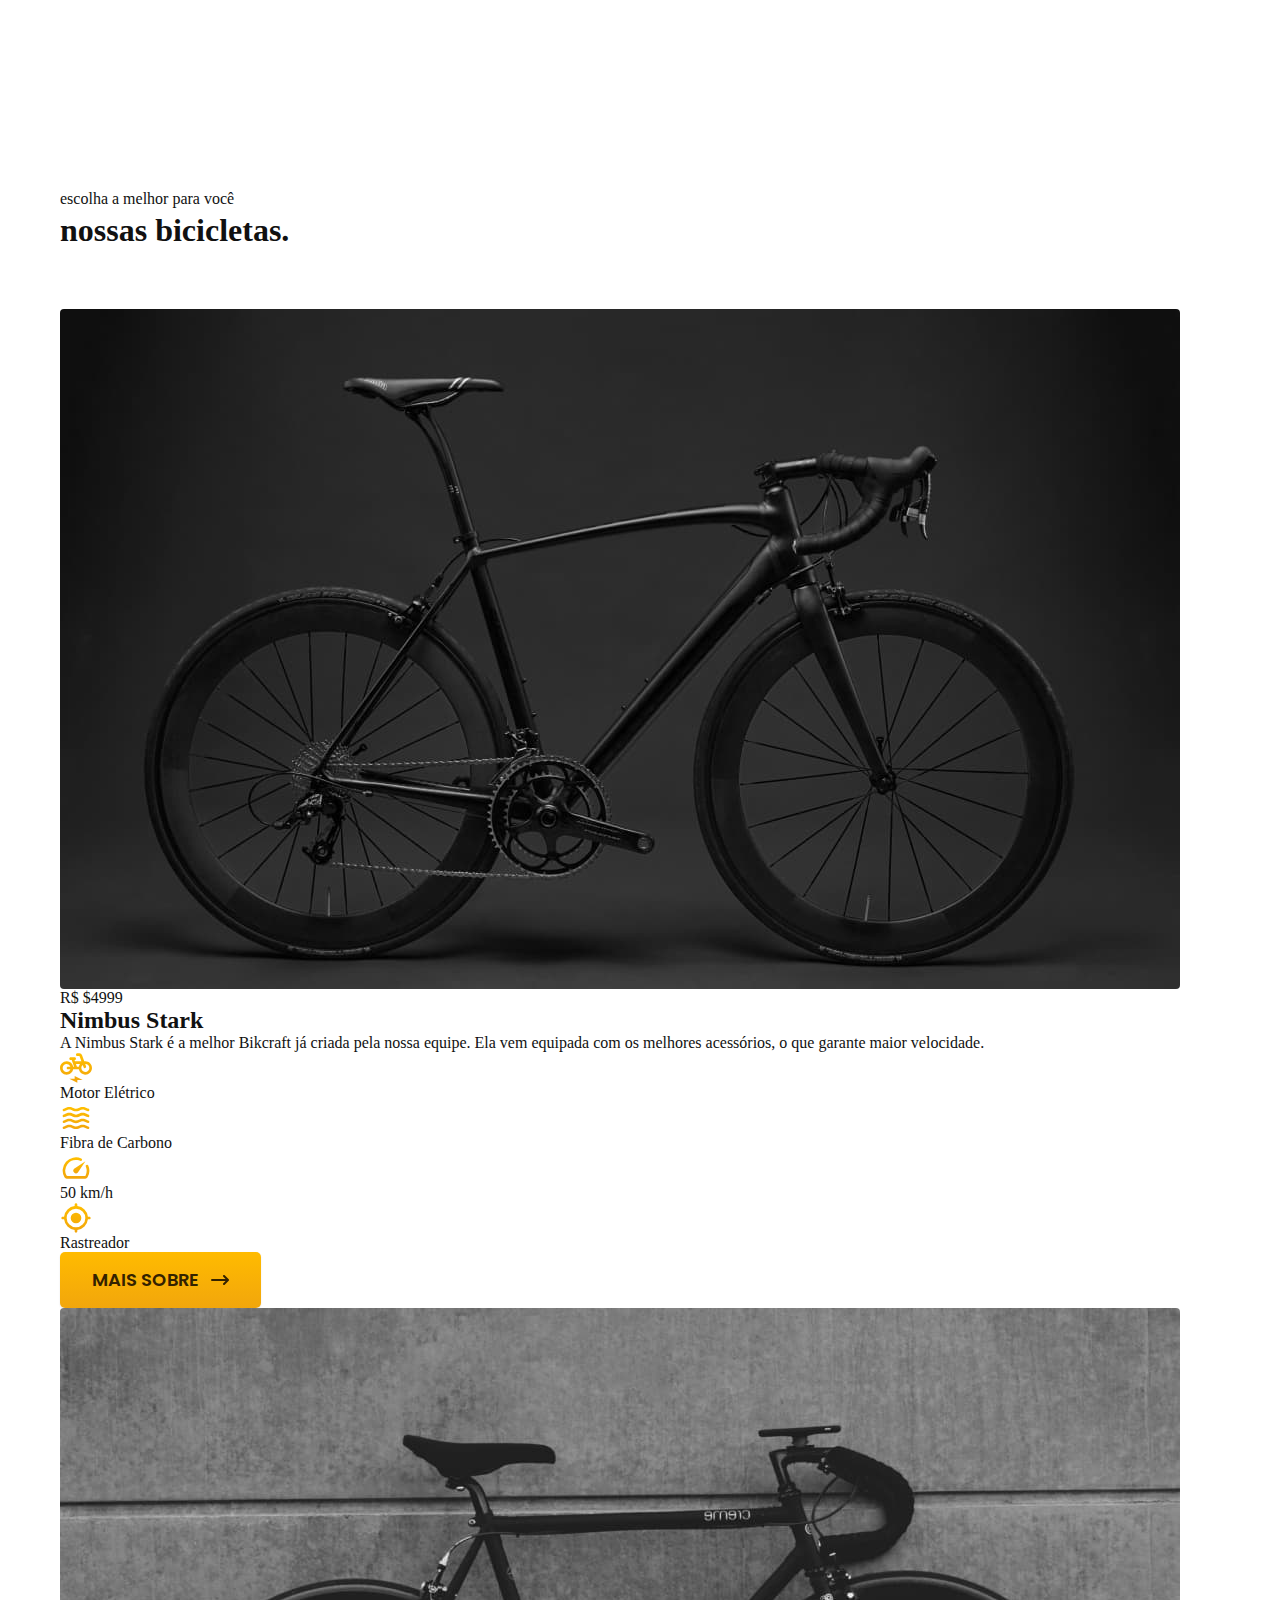
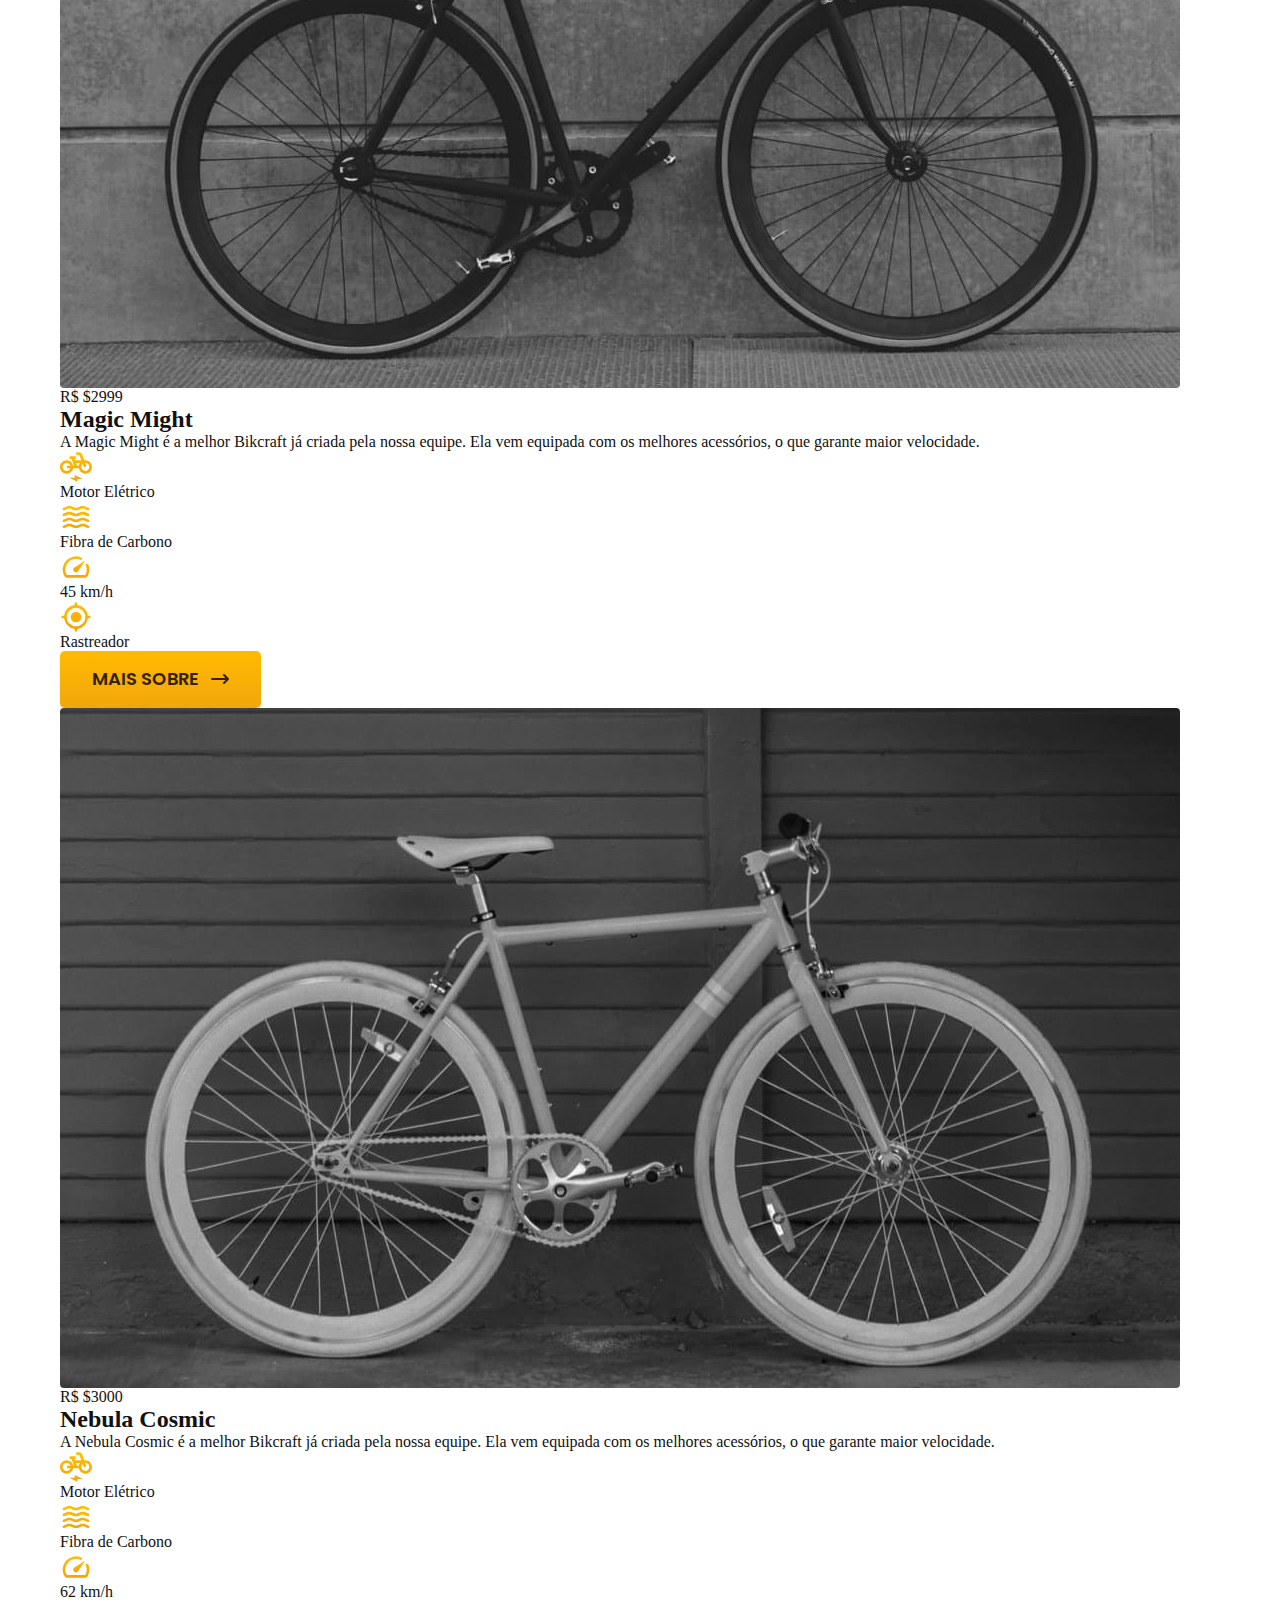
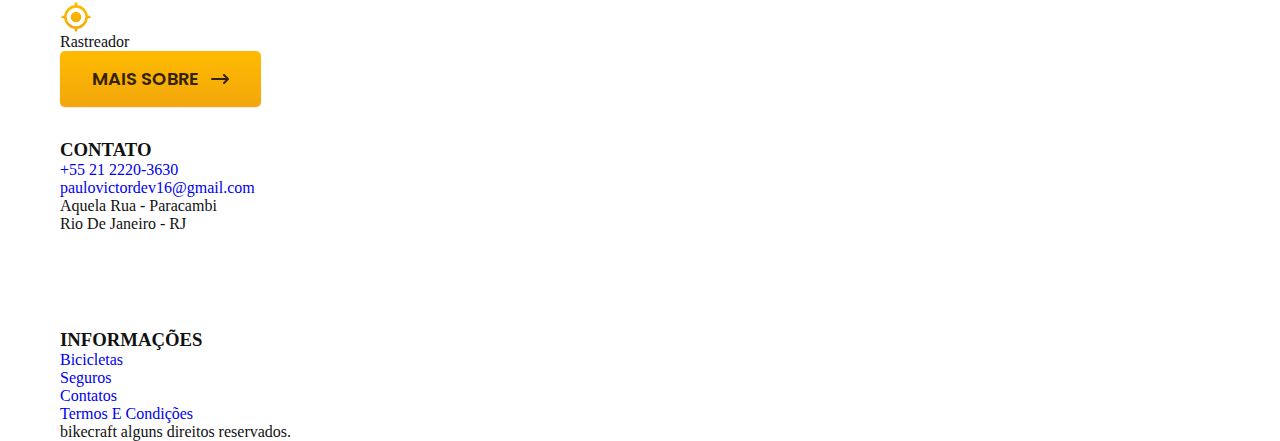
==== bicicletas.html @ f86fc32f "fix: href dos links" ====
<!DOCTYPE html>
<html lang="pt-br">
  <head>
    <meta charset="UTF-8" />
    <meta http-equiv="X-UA-Compatible" content="IE=edge" />
    <meta name="viewport" content="width=device-width, initial-scale=1.0" />
    <!--descricao-->
    <meta name="description" content="Bicicletas" />
    <!--google font poppins + roboto-->
    <link rel="preconnect" href="https://fonts.googleapis.com" />
    <link rel="preconnect" href="https://fonts.gstatic.com" crossorigin />
    <link
      href="https://fonts.googleapis.com/css2?family=Poppins:wght@400;600&family=Roboto:wght@400;500&display=swap"
      rel="stylesheet"
    />
    <!--google font merriweather-->
    <link rel="preconnect" href="https://fonts.googleapis.com" />
    <link rel="preconnect" href="https://fonts.gstatic.com" crossorigin />
    <link
      href="https://fonts.googleapis.com/css2?family=Merriweather:ital,wght@1,900&display=swap"
      rel="stylesheet"
    />
    <!--style css-->
    <link rel="stylesheet" href="./css/style.css" />
    <title>Bicicletas - Bikecraft</title>
  </head>
  <body id="bicicletas">
    <header class="header-bg">
      <div class="header container">
        <a href="./">
          <img src="img/bikcraft.svg" alt="Logo Bikecraft" />
        </a>

        <nav aria-label="navegacao primaria">
          <ul class="header-menu font-1-m cor-0">
            <li>
              <a href="./bicicletas.html">Bicicletas</a>
            </li>
            <li>
              <a href="./seguro.html">Seguros</a>
            </li>
            <li>
              <a href="./contato.html">Contatos</a>
            </li>
          </ul>
        </nav>
      </div>
    </header>

    <main>
      <div class="titulo-bg">
        <div class="titulo container">
          <p class="font-2-l-b cor-5">escolha a melhor para você</p>
          <h1 class="font-1-xxl cor-0">
            nossas bicicletas<span class="cor-p1">.</span>
          </h1>
        </div>
      </div>

      <!--!nimbus stark-->
      <div class="bicicletas-bg">
        <div class="bicicletas container">
          <div class="bicicletas-imagem">
            <img src="img/bicicletas/nimbus.jpg" alt="Bike preta" />
            <span class="font-2-m cor-0">R$ $4999</span>
          </div>
          <div class="bicicletas-conteudo">
            <h2 class="font-1-xl">Nimbus Stark</h2>
            <p class="font-2-s cor-8">
              A Nimbus Stark é a melhor Bikcraft já criada pela nossa equipe.
              Ela vem equipada com os melhores acessórios, o que garante maior
              velocidade.
            </p>
            <ul class="font-1-m cor-8">
              <li>
                <img src="img/icones/eletrica.svg" alt="Icone" /> Motor Elétrico
              </li>
              <li>
                <img src="img/icones/carbono.svg" alt="Icone" /> Fibra de
                Carbono
              </li>
              <li>
                <img src="img/icones/velocidade.svg" alt="Icone" /> 50 km/h
              </li>
              <li>
                <img src="img/icones/rastreador.svg" alt="Icone" />Rastreador
              </li>
            </ul>
            <a href="./bicicletas/nimbus" class="botao seta">Mais sobre</a>
          </div>
        </div>
      </div>

      <!--!magic might-->
      <div class="bicicletas-bg">
        <div class="bicicletas container">
          <div class="bicicletas-imagem">
            <img src="img/bicicletas/magic.jpg" alt="Bike preta" />
            <span class="font-2-m cor-0">R$ $2999</span>
          </div>
          <div class="bicicletas-conteudo">
            <h2 class="font-1-xl cor-0">Magic Might</h2>
            <p class="font-2-s cor-5">
              A Magic Might é a melhor Bikcraft já criada pela nossa equipe. Ela
              vem equipada com os melhores acessórios, o que garante maior
              velocidade.
            </p>
            <ul class="font-1-m cor-5">
              <li>
                <img src="img/icones/eletrica.svg" alt="Icone" /> Motor Elétrico
              </li>
              <li>
                <img src="img/icones/carbono.svg" alt="Icone" /> Fibra de
                Carbono
              </li>
              <li>
                <img src="img/icones/velocidade.svg" alt="Icone" /> 45 km/h
              </li>
              <li>
                <img src="img/icones/rastreador.svg" alt="Icone" />Rastreador
              </li>
            </ul>
            <a href="./bicicletas/magic" class="botao seta">Mais sobre</a>
          </div>
        </div>
      </div>

      <!--!nebula cosmic-->
      <div class="bicicletas-bg">
        <div class="bicicletas container">
          <div class="bicicletas-imagem">
            <img src="img/bicicletas/nebula.jpg" alt="Bike preta" />
            <span class="font-2-m cor-0">R$ $3000</span>
          </div>
          <div class="bicicletas-conteudo">
            <h2 class="font-1-xl">Nebula Cosmic</h2>
            <p class="font-2-s cor-8">
              A Nebula Cosmic é a melhor Bikcraft já criada pela nossa equipe.
              Ela vem equipada com os melhores acessórios, o que garante maior
              velocidade.
            </p>
            <ul class="font-1-m cor-8">
              <li>
                <img src="img/icones/eletrica.svg" alt="Icone" /> Motor Elétrico
              </li>
              <li>
                <img src="img/icones/carbono.svg" alt="Icone" /> Fibra de
                Carbono
              </li>
              <li>
                <img src="img/icones/velocidade.svg" alt="Icone" /> 62 km/h
              </li>
              <li>
                <img src="img/icones/rastreador.svg" alt="Icone" />Rastreador
              </li>
            </ul>
            <a href="./bicicletas/nebula" class="botao seta">Mais sobre</a>
          </div>
        </div>
      </div>
    </main>

    <footer class="footer-bg">
      <div class="footer container">
        <div class="footer-img">
          <img src="img/bikcraft.svg" alt="Bikcraft logo" />
        </div>

        <div class="footer-contato">
          <h3 class="font-2-l-b cor-0">CONTATO</h3>

          <!--!contato itens-->
          <ul class="font-2-m cor-5">
            <li>
              <a href="tel:+552122203630" class="font-2-m cor-5"
                >+55 21 2220-3630
              </a>
            </li>
            <li>
              <a
                href="mailto:paulovictordev16@gmail.com"
                class="font-2-m cor-5"
              >
                paulovictordev16@gmail.com
              </a>
            </li>
          </ul>

          <!--!contato itens 2-->
          <ul class="font-2-m cor-5">
            <li>Aquela Rua - Paracambi</li>
            <li>Rio De Janeiro - RJ</li>
          </ul>

          <!--!contato redes sociais-->
          <ul class="footer-redes">
            <li>
              <a href="https://www.instagram.com/paulopbi_/"
                ><img src="img/redes/instagram.svg" alt="Instagram icone"
              /></a>
            </li>
            <li>
              <a href="https://linktr.ee/paulopbi"
                ><img src="img/redes/youtube.svg" alt="Youtube icone"
              /></a>
            </li>
            <li>
              <a href="https://linktr.ee/paulopbi"
                ><img src="img/redes/facebook.svg" alt="Facebook icone"
              /></a>
            </li>
          </ul>
        </div>

        <div class="footer-informacoes">
          <h3 class="font-2-l-b cor-0">INFORMAÇÕES</h3>

          <!--!informacoes itens-->
          <nav>
            <ul>
              <li>
                <a href="./bicicletas.html" class="font-1-m cor-5"
                  >Bicicletas</a
                >
              </li>
              <li>
                <a href="./seguros.html" class="font-1-m cor-5">Seguros</a>
              </li>
              <li>
                <a href="./contatos.html" class="font-1-m cor-5">Contatos</a>
              </li>
              <li>
                <a href="./termos.html" class="font-1-m cor-5"
                  >Termos E Condições</a
                >
              </li>
            </ul>
          </nav>
        </div>

        <p class="font-2-m cor-6 footer-copy">
          bikecraft alguns direitos reservados.
        </p>
      </div>
    </footer>
  </body>
</html>
---- css/style.css ----
/*global*/
@import url("./global/global.css");
@import url("./global/header.css");
@import url("./global/footer.css");

/*utilitarios*/
@import url("./utilidades/tipografia.css");
@import url("./utilidades/cores.css");
@import url("./utilidades/componentes.css");

/*home*/
@import url("./home/introducao.css");
@import url("./home/tecnologia.css");
@import url("./home/parceiros.css");
@import url("./home/depoimento.css");

/*bicicletas*/
@import url("./bicicletas/bicicletas.css");
@import url("./bicicletas/bicicletas-lista.css");

/*seguros*/
@import url("./seguros/seguros.css");
@import url("./seguros/vantagens.css");
@import url("./seguros/perguntas.css");

/*termos*/
@import url("./termos/termos.css");
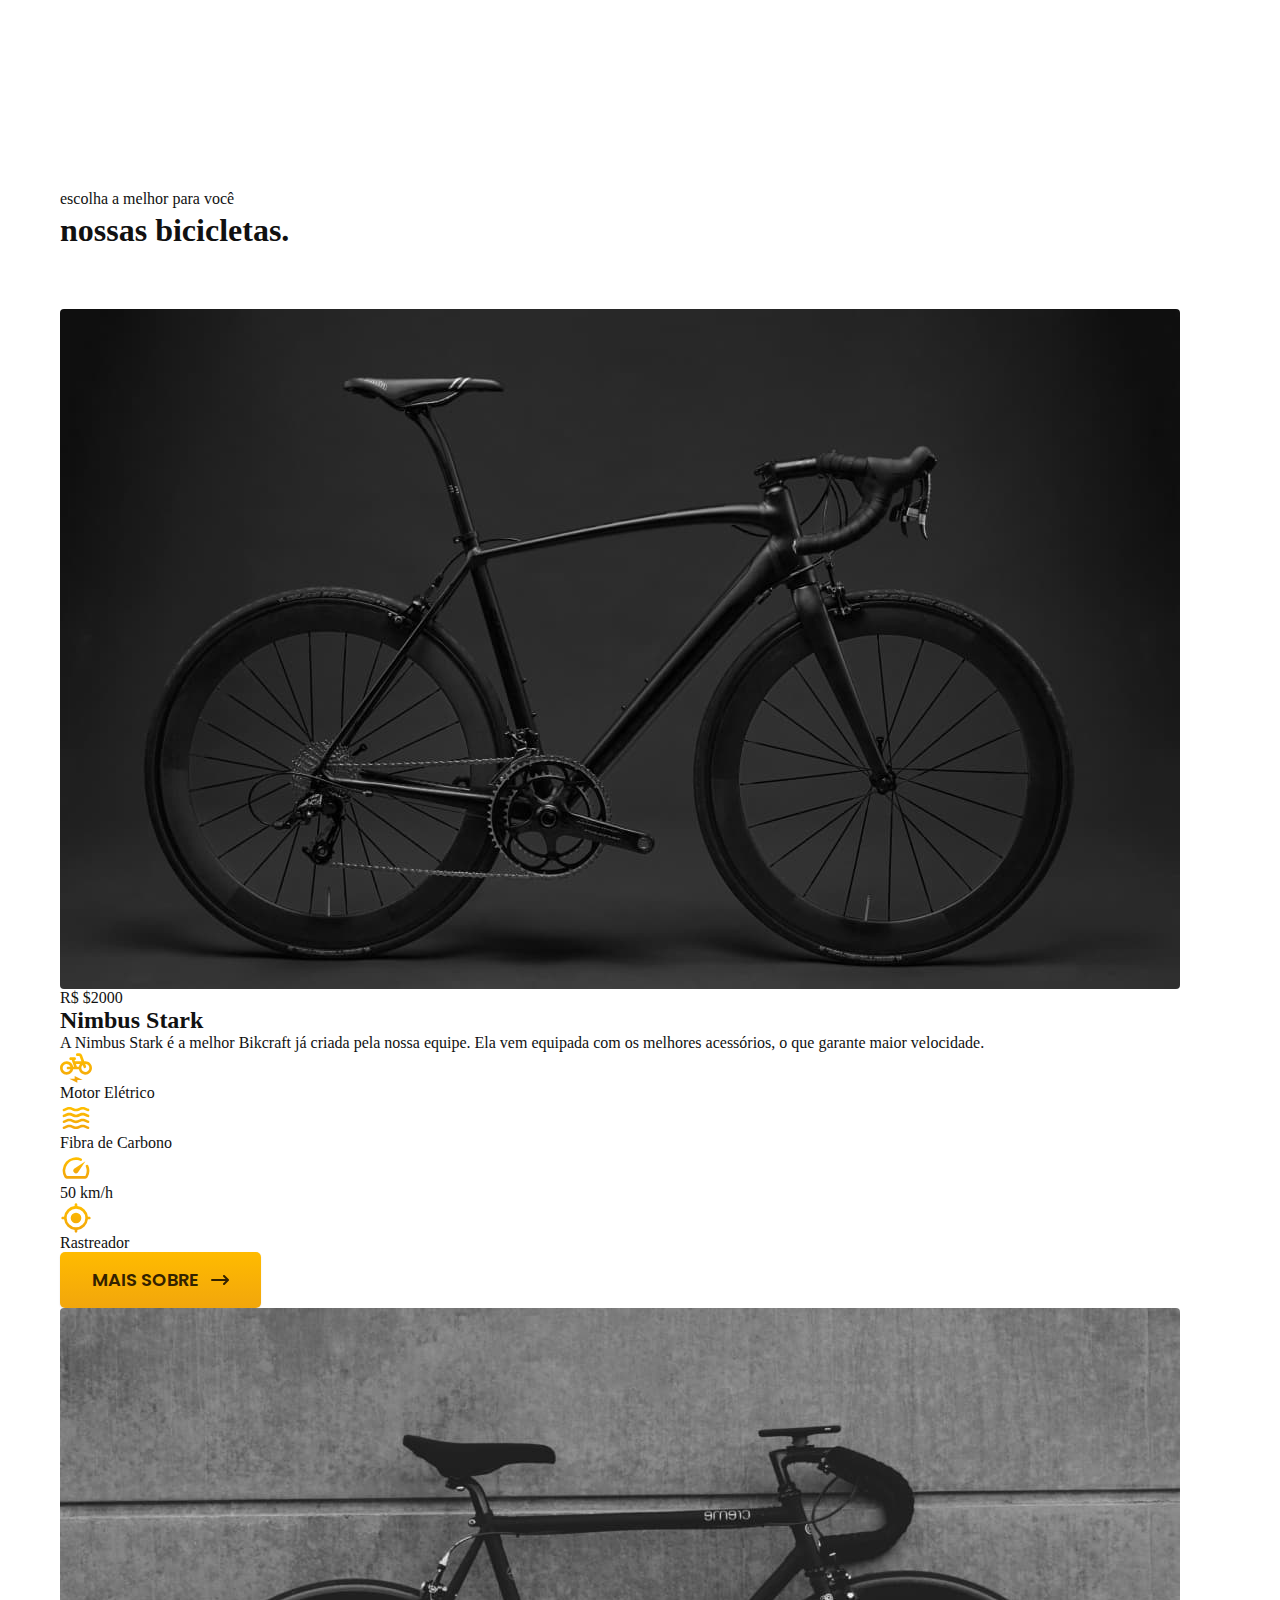
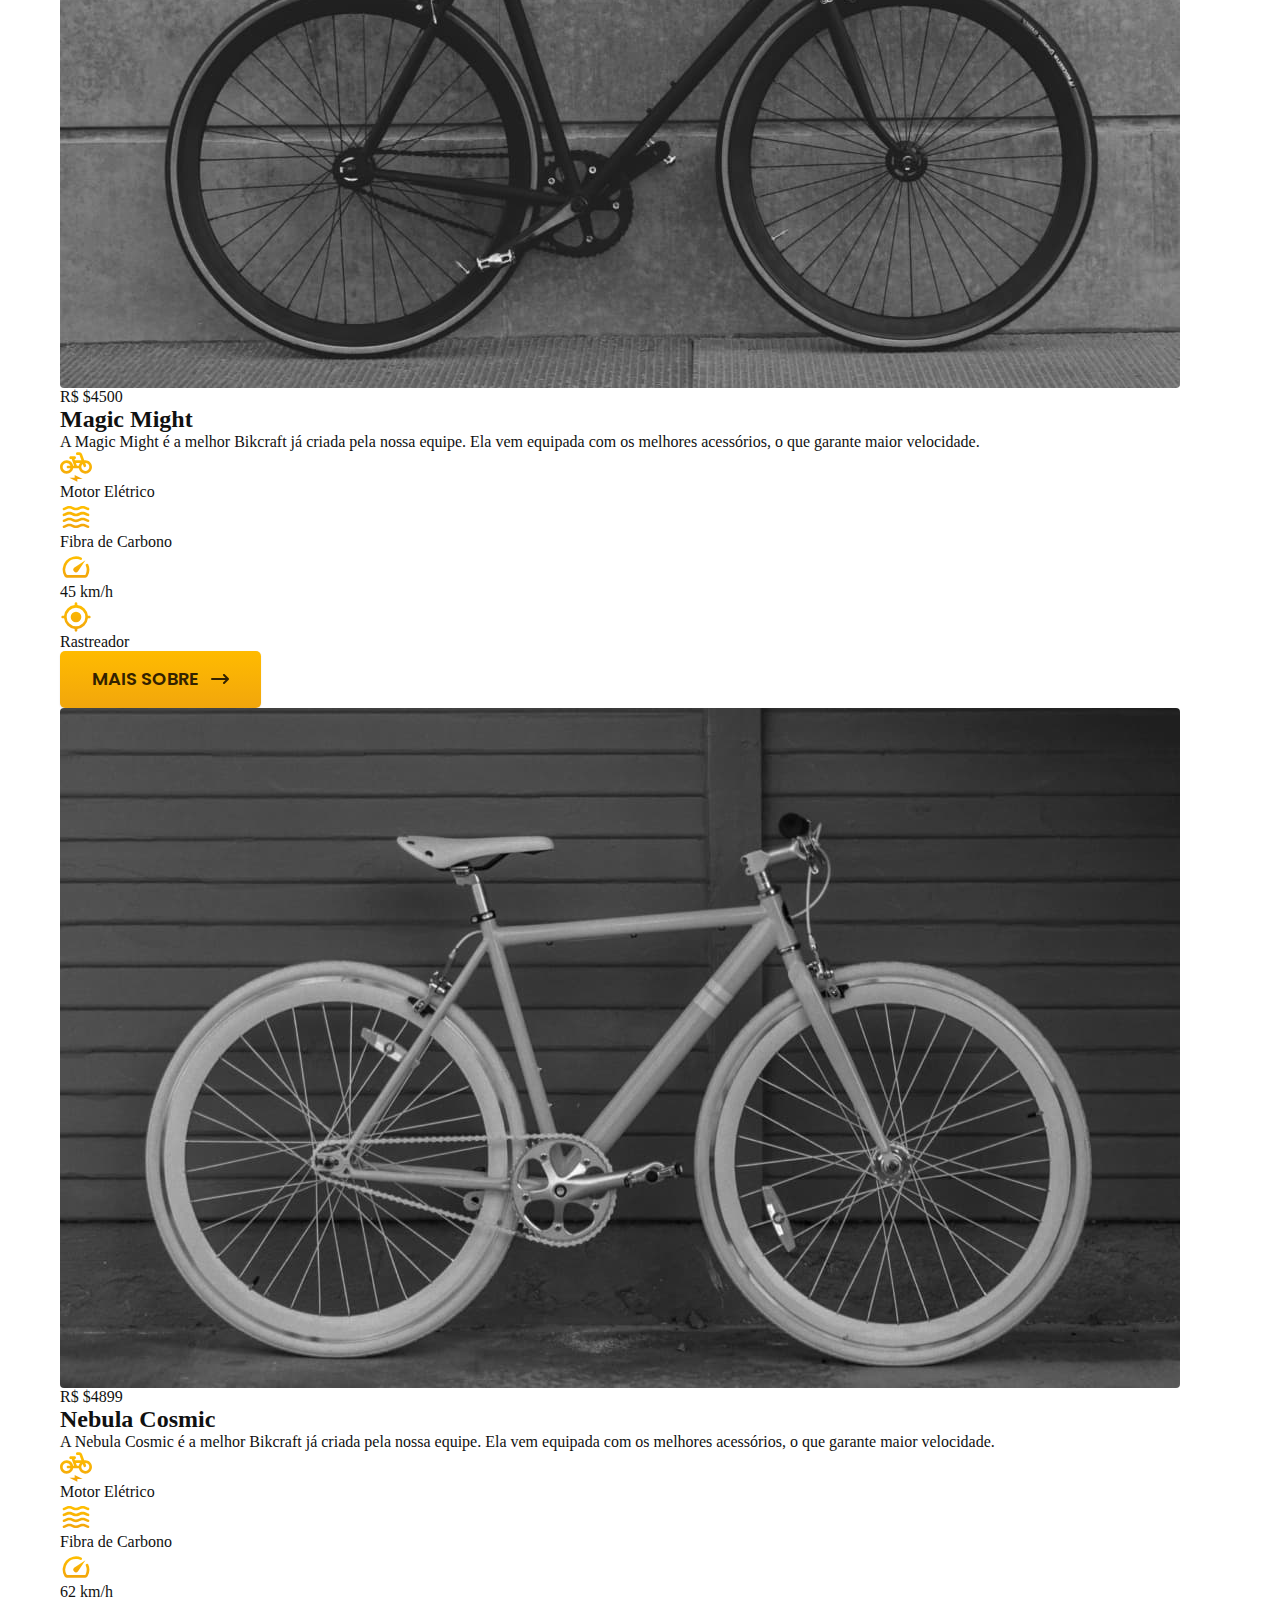
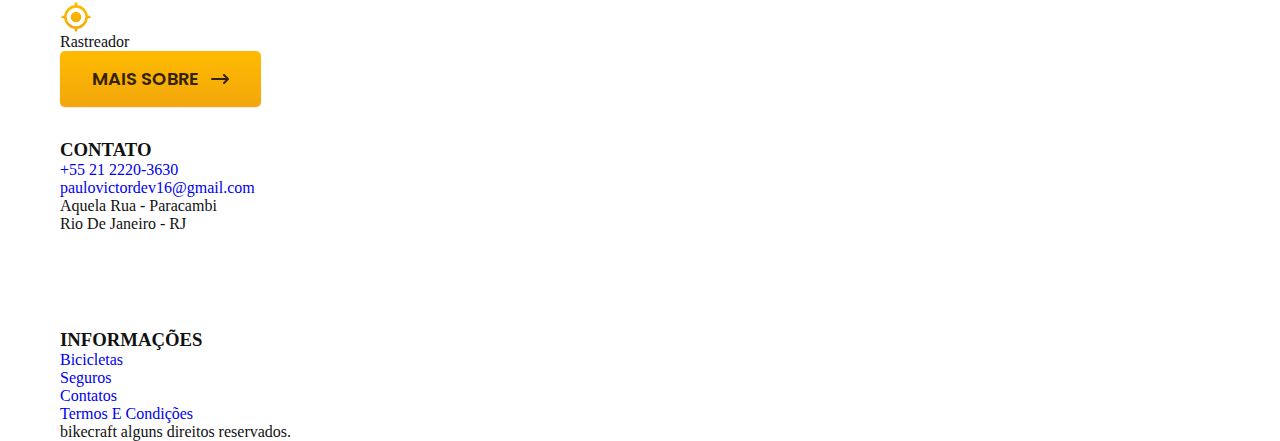
==== commit 950ceb16: "fix: correcao de links" ====
--- a/bicicletas.html
+++ b/bicicletas.html
@@ -37,10 +37,10 @@
               <a href="./bicicletas.html">Bicicletas</a>
             </li>
             <li>
-              <a href="./seguro.html">Seguros</a>
-            </li>
-            <li>
-              <a href="./contato.html">Contatos</a>
+              <a href="./seguros.html">Seguros</a>
+            </li>
+            <li>
+              <a href="./contatos.html">Contatos</a>
             </li>
           </ul>
         </nav>
@@ -62,7 +62,7 @@
         <div class="bicicletas container">
           <div class="bicicletas-imagem">
             <img src="img/bicicletas/nimbus.jpg" alt="Bike preta" />
-            <span class="font-2-m cor-0">R$ $4999</span>
+            <span class="font-2-m cor-0">R$ $2000</span>
           </div>
           <div class="bicicletas-conteudo">
             <h2 class="font-1-xl">Nimbus Stark</h2>
@@ -86,7 +86,7 @@
                 <img src="img/icones/rastreador.svg" alt="Icone" />Rastreador
               </li>
             </ul>
-            <a href="./bicicletas/nimbus" class="botao seta">Mais sobre</a>
+            <a href="./bicicletas/nimbus.html" class="botao seta">Mais sobre</a>
           </div>
         </div>
       </div>
@@ -96,7 +96,7 @@
         <div class="bicicletas container">
           <div class="bicicletas-imagem">
             <img src="img/bicicletas/magic.jpg" alt="Bike preta" />
-            <span class="font-2-m cor-0">R$ $2999</span>
+            <span class="font-2-m cor-0">R$ $4500</span>
           </div>
           <div class="bicicletas-conteudo">
             <h2 class="font-1-xl cor-0">Magic Might</h2>
@@ -120,7 +120,7 @@
                 <img src="img/icones/rastreador.svg" alt="Icone" />Rastreador
               </li>
             </ul>
-            <a href="./bicicletas/magic" class="botao seta">Mais sobre</a>
+            <a href="./bicicletas/magic.html" class="botao seta">Mais sobre</a>
           </div>
         </div>
       </div>
@@ -130,7 +130,7 @@
         <div class="bicicletas container">
           <div class="bicicletas-imagem">
             <img src="img/bicicletas/nebula.jpg" alt="Bike preta" />
-            <span class="font-2-m cor-0">R$ $3000</span>
+            <span class="font-2-m cor-0">R$ $4899</span>
           </div>
           <div class="bicicletas-conteudo">
             <h2 class="font-1-xl">Nebula Cosmic</h2>
@@ -154,7 +154,7 @@
                 <img src="img/icones/rastreador.svg" alt="Icone" />Rastreador
               </li>
             </ul>
-            <a href="./bicicletas/nebula" class="botao seta">Mais sobre</a>
+            <a href="./bicicletas/nebula.html" class="botao seta">Mais sobre</a>
           </div>
         </div>
       </div>
--- a/css/style.css
+++ b/css/style.css
@@ -25,3 +25,6 @@
 
 /*termos*/
 @import url("./termos/termos.css");
+
+/*bicicleta*/
+@import url("./bicicleta/bicicleta.css");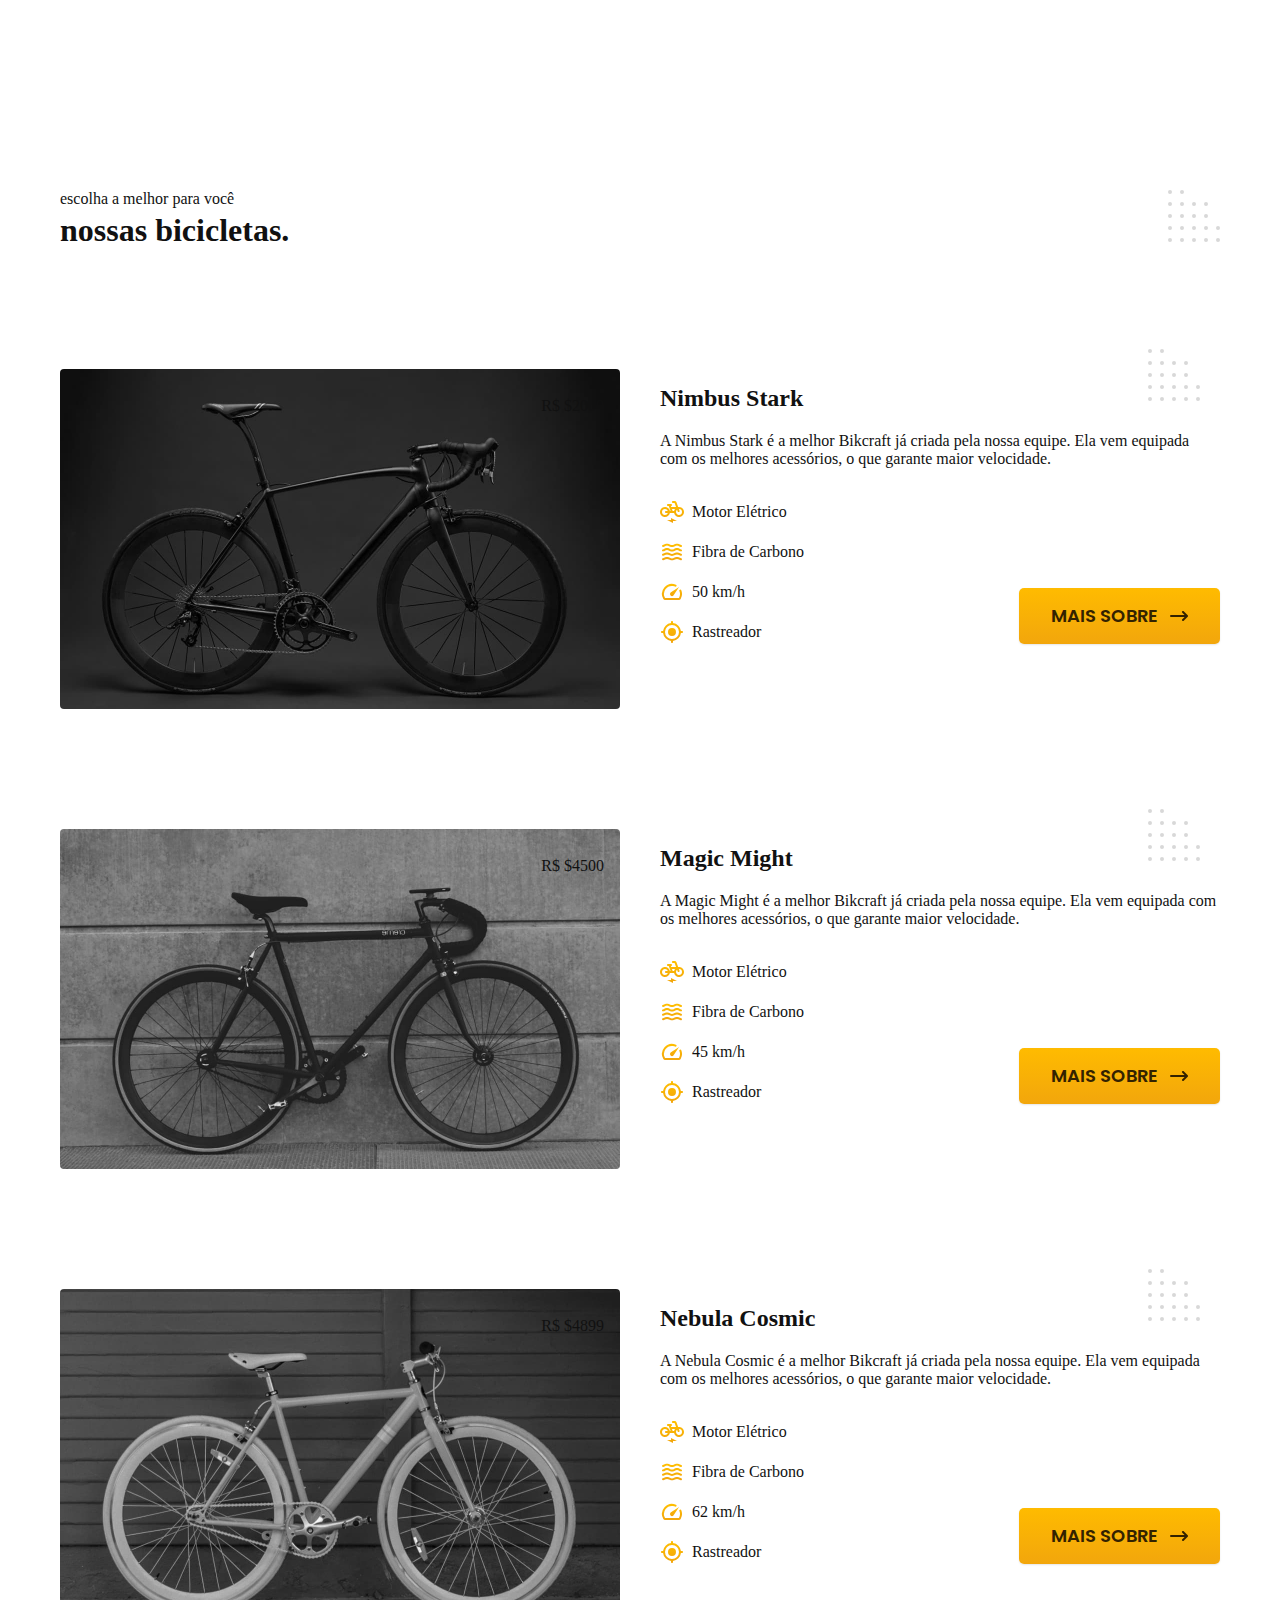
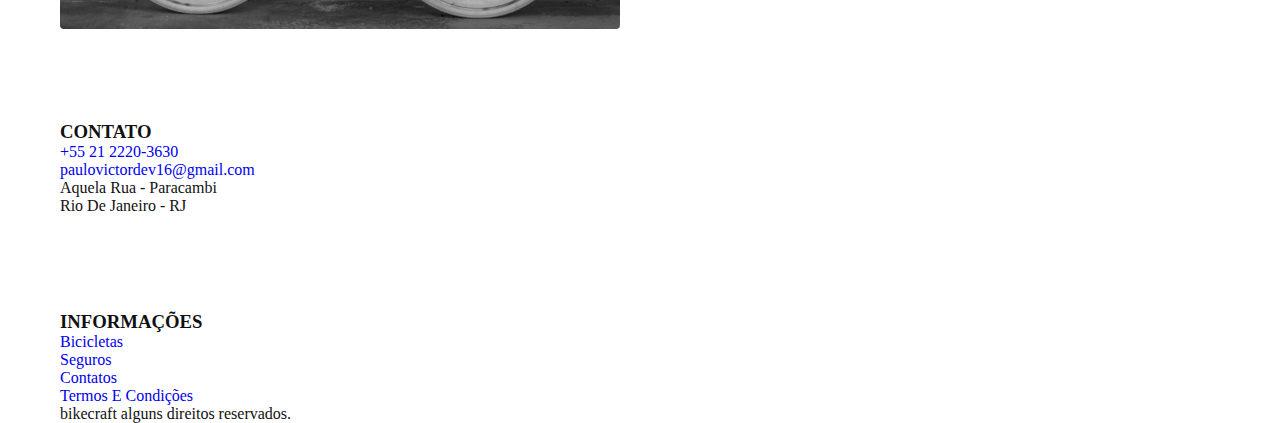
==== commit 94b1d8ec: "refactor: usando o preload do css para o carregamento da pagina" ====
--- a/bicicletas.html
+++ b/bicicletas.html
@@ -21,6 +21,7 @@
       rel="stylesheet"
     />
     <!--style css-->
+    <link rel="preload" href="./css/style.css" as="style" />
     <link rel="stylesheet" href="./css/style.css" />
     <title>Bicicletas - Bikecraft</title>
   </head>
--- a/css/style.css
+++ b/css/style.css
@@ -7,6 +7,7 @@
 @import url("./utilidades/tipografia.css");
 @import url("./utilidades/cores.css");
 @import url("./utilidades/componentes.css");
+@import url("../css/utilidades/formulario.css");
 
 /*home*/
 @import url("./home/introducao.css");
@@ -27,4 +28,9 @@
 @import url("./termos/termos.css");
 
 /*bicicleta*/
-@import url("./bicicleta/bicicleta.css");+@import url("./bicicleta/bicicleta.css");
+@import url("./bicicleta/seguro.css");
+
+/*contato*/
+@import url("../css/contato/contato.css");
+@import url("../css/contato/lojas.css");
--- a/css/style.css
+++ b/css/style.css
@@ -7,6 +7,7 @@
 @import url("./utilidades/tipografia.css");
 @import url("./utilidades/cores.css");
 @import url("./utilidades/componentes.css");
+@import url("../css/utilidades/formulario.css");
 
 /*home*/
 @import url("./home/introducao.css");
@@ -27,4 +28,9 @@
 @import url("./termos/termos.css");
 
 /*bicicleta*/
-@import url("./bicicleta/bicicleta.css");+@import url("./bicicleta/bicicleta.css");
+@import url("./bicicleta/seguro.css");
+
+/*contato*/
+@import url("../css/contato/contato.css");
+@import url("../css/contato/lojas.css");
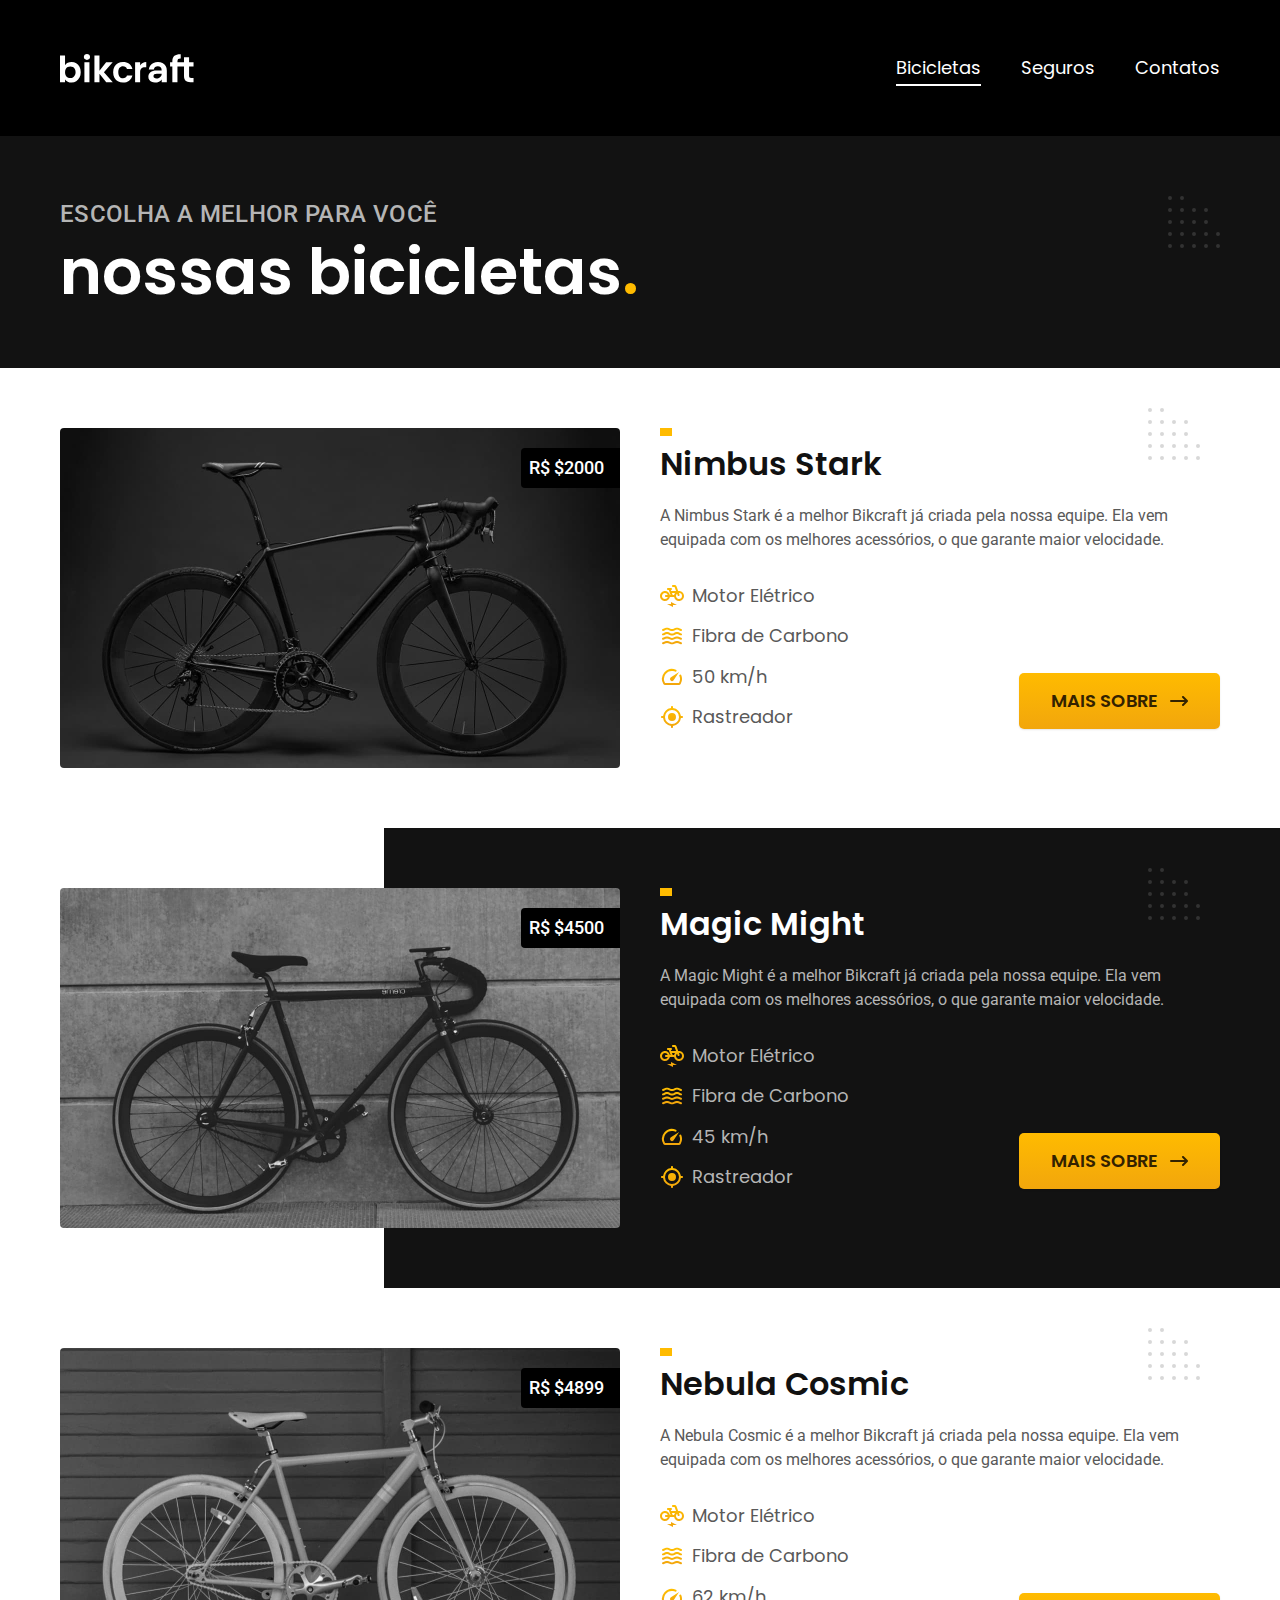
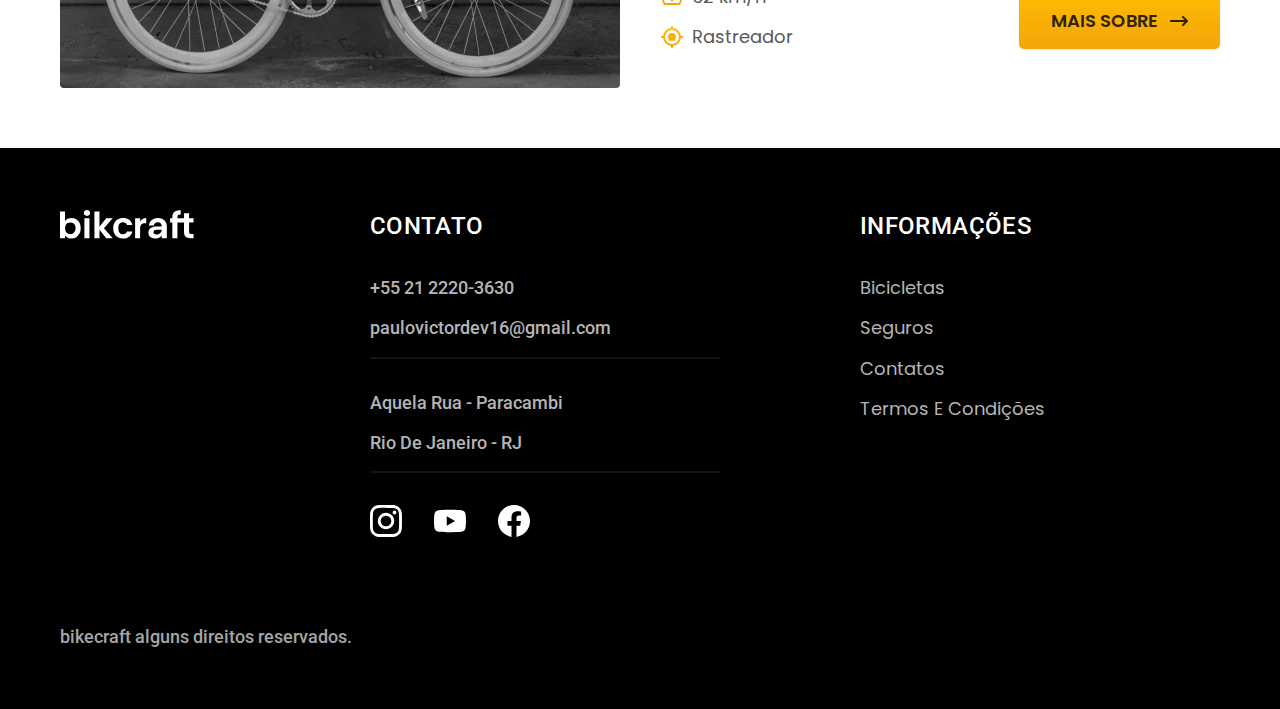
==== commit cef868a1: "perf: css.min adicionado" ====
--- a/bicicletas.html
+++ b/bicicletas.html
@@ -6,23 +6,22 @@
     <meta name="viewport" content="width=device-width, initial-scale=1.0" />
     <!--descricao-->
     <meta name="description" content="Bicicletas" />
-    <!--google font poppins + roboto-->
+    <!--favicon-->
+    <link rel="icon" href="./favicon.svg" type="image/svg+xml" />
+    <!--style css-->
+    <link rel="preload" href="./css/style.min.css" as="style" />
+    <link rel="stylesheet" href="./css/style.min.css" />
+    <!--script-->
+    <script>
+      document.documentElement.classList.add("js");
+    </script>
+    <!--fontes roboto + poppins + merriweather-->
     <link rel="preconnect" href="https://fonts.googleapis.com" />
     <link rel="preconnect" href="https://fonts.gstatic.com" crossorigin />
     <link
-      href="https://fonts.googleapis.com/css2?family=Poppins:wght@400;600&family=Roboto:wght@400;500&display=swap"
+      href="https://fonts.googleapis.com/css2?family=Merriweather:ital,wght@1,900&family=Poppins:wght@400;600&family=Roboto:wght@400;500&display=swap"
       rel="stylesheet"
     />
-    <!--google font merriweather-->
-    <link rel="preconnect" href="https://fonts.googleapis.com" />
-    <link rel="preconnect" href="https://fonts.gstatic.com" crossorigin />
-    <link
-      href="https://fonts.googleapis.com/css2?family=Merriweather:ital,wght@1,900&display=swap"
-      rel="stylesheet"
-    />
-    <!--style css-->
-    <link rel="preload" href="./css/style.css" as="style" />
-    <link rel="stylesheet" href="./css/style.css" />
     <title>Bicicletas - Bikecraft</title>
   </head>
   <body id="bicicletas">
@@ -244,5 +243,6 @@
         </p>
       </div>
     </footer>
+    <script src="./js/script.js"></script>
   </body>
 </html>
--- a/css/style.min.css
+++ b/css/style.min.css
@@ -0,0 +1 @@
+*,::after,::before{padding:0;margin:0;box-sizing:border-box}body{color:#111}img{display:block;max-width:100%}ul{list-style:none}a{text-decoration:none}img[src$=".jpg"]{border-radius:4px}.header-bg{padding:20px;background-color:var(--cor-c12)}.header{display:flex;align-items:center;justify-content:space-between;flex-wrap:wrap;gap:20px;padding-top:20px;padding-bottom:20px}.header-menu{display:flex;align-items:center;flex-wrap:wrap;gap:40px}.header-menu li a{position:relative;display:inline-block;padding:16px 0;color:#fff}.header-menu li a::after{content:"";position:absolute;display:block;width:0;height:2px;margin-top:4px;transition:.3s;background-color:#fff}.header-menu a.ativo::after,.header-menu li a:hover:after{width:100%}@media (max-width:800px){.header-menu{gap:20px}.header-menu li a{border-radius:4px;padding:12px 16px;background-color:#111}.header-menu li a:hover{background-color:#2e2e2e}.header-menu li a::after{display:none}}@media (max-width:600px){.header-menu{gap:12px}.header-menu a{padding:8px 12px;font-size:14px}}.footer-bg{background:var(--cor-c12)}.footer{display:grid;grid-template-columns:3fr 5fr 4fr;gap:40px;padding-top:60px;padding-bottom:60px}.footer h3{margin-bottom:32px}.footer a:hover{color:var(--cor-w)}.footer-contato ul{margin-bottom:32px}.footer-contato li:nth-child(2n):after{content:"";display:block;max-width:350px;height:2px;margin-top:16px;background:var(--cor-c11)}.footer li{margin-bottom:16px}.footer-redes{display:flex;align-items:center;gap:32px}.footer-redes li::after{display:none!important}.footer-copy{grid-column:1/-1}@media (max-width:800px){.footer{grid-template-columns:repeat(2,1fr)}.footer .footer-img{display:none}}@media (max-width:600px){.footer{gap:60px;grid-template-columns:1fr}}.font-1-xxl{font:600 4rem/1.125 Poppins,Arial,sans-serif}.font-1-xs{font:400 0.75rem/1.35 Poppins,Arial,sans-serif}.font-1-m,.font-1-m-b{font:400 1.125rem/1.35 Poppins,Arial,sans-serif}.font-1-m-b{font-weight:600}.font-1-l{font:400 1.5rem/1.35 Poppins,Arial,sans-serif}.font-1-xl{font:600 2rem/1.25 Poppins,Arial,sans-serif}.font-1-xxl{font:600 4rem/1.12 Poppins,Arial,sans-serif}.font-1-s{font:400 1rem/1.5 Poppins,Arial,sans-serif}.font-2-l,.font-2-l-b{font:400 1.5rem/1.5 Roboto,Arial,sans-serif}.font-2-l-b{font-weight:500;letter-spacing:.015em;text-transform:uppercase}.font-2-xl{font:500 2rem/1.25 Roboto,Arial,sans-serif}.font-2-m{font:500 1.125rem/1.35 Roboto,Arial,sans-serif}.font-2-s{font:400 1rem/1.5 Roboto,Arial,sans-serif}.font-2-xs{font:400 0.875rem/1.43 Roboto,Arial,sans-serif}@media (max-width:1200px){.font-1-xxl{font-size:3rem}.font-2-l,.font-2-l-b{font-size:1.25rem}}@media (max-width:800px){.font-1-xxl{font-size:2rem}.font-1-xl,.font-2-xl{font-size:1.5rem}}:root{--cor-w:#ffffff;--cor-c1:#f7f7f7;--cor-c2:#f1f1f1;--cor-c3:#dedede;--cor-c4:#cdcdcd;--cor-c5:#b5b5b5;--cor-c6:#a5a5a5;--cor-c7:#737373;--cor-c8:#595959;--cor-c9:#404040;--cor-c10:#303030;--cor-c11:#121212;--cor-c12:#000000;--cor-p1:#ffbb00;--cor-p2:#e5a40b;--cor-p3:#a66f00;--cor-p4:#664400;--cor-p5:#332200}.cor-0{color:var(--cor-w)}.cor-1{color:var(--cor-c1)}.cor-2{color:var(--cor-c2)}.cor-3{color:var(--cor-c3)}.cor-4{color:var(--cor-c4)}.cor-5{color:var(--cor-c5)}.cor-6{color:var(--cor-c6)}.cor-7{color:var(--cor-c7)}.cor-8{color:var(--cor-c8)}.cor-9{color:var(--cor-c9)}.cor-10{color:var(--cor-c10)}.cor-11{color:var(--cor-c11)}.cor-12{color:var(--cor-c12)}.cor-p1{color:var(--cor-p1)}.cor-p2{color:var(--cor-p2)}.cor-p3{color:var(--cor-p3)}.cor-p4{color:var(--cor-p4)}.cor-p5{color:var(--cor-p5)}.container{max-width:1200px;padding-right:20px;padding-left:20px;margin:0 auto}.titulo{background:url("../img/dec/top-right.svg") no-repeat top right 20px}.botao{max-width:max-content;font:600 1.125rem/1.35 Poppins,sans-serif;display:inline-block;padding:16px 32px;border-radius:5px;text-transform:uppercase;border:none;cursor:pointer;box-shadow:0 1px 2px rgba(0,0,0,.1);background:linear-gradient(#fb0,#f2a60c);color:#320}.botao:hover{background:linear-gradient(#ffb60d,#e59317)}.botao.secundario{color:var(--cor-c2);background:var(--cor-c10)}.botao.secundario:hover{background:var(--cor-c9)}.botao.seta{display:flex;align-items:center}.botao.seta::after{content:"";display:inline-block;width:18px;height:10px;margin-left:12px;transition:.4s;background:url("../img/icones/seta.svg")}.botao.seta:hover::after{transform:translateX(4px)}.link{display:inline-block;font:500 1.5rem/1.5 Poppins,sans-serif;text-transform:uppercase;transition:.3s;color:var(--cor-p1)}.link::after{content:"";display:block;width:100%;height:4px;background-color:currentColor}.link:hover{color:var(--cor-w)}@media (max-width:600px){.botao{font-size:1rem;padding:12px 16px}}.titulo-bg{padding-top:60px;padding-bottom:60px;background-color:var(--cor-c11)}.titulo-bg p{margin-bottom:4px}@media (max-width:800px){.titulo-bg{padding-top:40px;padding-bottom:40px}.titulo p{font-size:1rem;font-weight:400;text-transform:lowercase}}.form{display:grid;gap:20px;grid-template-columns:1fr 1fr}.form .col-2{grid-column:span 2}.form label{font:600 1rem/1.5 Poppins,sans-serif;display:block;margin-bottom:4px}.form input[type=email],.form input[type=text],.form textarea{font:400 1rem/1.5 Roboto,sans-serif;padding:12px;border-radius:4px;width:100%;border:1px solid var(--cor-c2);background:var(--cor-c1)}.form input[type=email]:focus,.form input[type=text]:focus,.form textarea:focus{outline:0;border-color:var(--cor-p1);background:var(--cor-w);box-shadow:0 0 0 2px #fea}textarea{margin-bottom:24px}@media (max-width:600px){.form{grid-template-columns:1fr}.form .col-2{grid-column:1}}.js .fadeInDown{transform:translate3d(0,-20px,0)}.js .fadeInUp{transform:translate3d(0,20px,0)}.js .fadeInRight{transform:translate3d(20px,0,0)}.js .fadeInLeft{transform:translate3d(-20px,0,0)}.js [data-anime]{opacity:0}.js .anime{opacity:1;transform:none;transition:transform .8s,opacity .8s}.main-bg{position:relative;background:var(--cor-c12) url("../img/dec/bottom-left.svg") no-repeat bottom 130px left 40px;box-shadow:inset 0 -120px #fff}.introducao{display:grid;gap:20px;grid-template-columns:repeat(2,1fr)}.introducao-conteudo{padding-bottom:200px;align-self:end}.introducao-conteudo h1{margin-bottom:32px}.introducao-conteudo p{margin-bottom:20px}.introducao img{border-radius:4px;width:100%;height:100%;object-position:bottom right;object-fit:cover}@media (max-width:800px){.main-bg{padding-top:40px;box-shadow:inset 0 -60px #fff;background-color:#111}.introducao{grid-template-columns:1fr;gap:32px}.introducao-conteudo{padding-bottom:0}.introducao h1{margin-bottom:16px}.introducao img{width:100%;height:300px}}.tecnologia-bg{box-shadow:inset 0 80px var(--cor-w),inset 0 -80px var(--cor-w);background-color:var(--cor-c11)}.tecnologia{display:grid;grid-template-columns:repeat(2,1fr);gap:40px}.tecnologia-imagem img{width:100%;height:100%;object-fit:cover;object-position:left}.tecnologia-conteudo{padding:160px 0}.tecnologia-conteudo>span{display:inline-block;margin-bottom:20px}.tecnologia-conteudo h2{margin-bottom:32px}.tecnologia-conteudo>p{margin-bottom:20px}.tecnologia a{margin-bottom:80px}.tecnologia-vantagens{display:flex;gap:40px}.tecnologia-vantagens h3{width:max-content;margin-bottom:8px}.tecnologia-vantagens img{width:24px;margin-bottom:8px}@media (max-width:800px){.tecnologia-bg{box-shadow:initial}.tecnologia{grid-template-columns:1fr}.tecnologia-conteudo{padding:60px 0}.tecnologia-imagem{display:none}.tecnologia a{margin-bottom:60px}}@media (max-width:600px){.tecnologia-vantagens{flex-direction:column}}.parceiros{padding:60px 0 120px 0}.parceiros h2{margin-bottom:60px}.parceiros ul{max-width:1400px;margin:0 auto;padding:0 20px;display:grid;grid-template-columns:repeat(4,1fr)}.parceiros li{display:flex;padding:32px;border-left:2px solid var(--cor-c1)}.parceiros li:first-child,.parceiros li:nth-child(5){border-left:none}.parceiros li:nth-child(n+5){border-top:2px solid var(--cor-c1)}.parceiros img{margin:auto}@media (max-width:800px){.parceiros{padding-bottom:60px}.parceiros h2{margin-bottom:20px}.parceiros ul{grid-template-columns:repeat(2,1fr)}.parceiros li{padding:20px}.parceiros li:nth-child(n+3){border-top:2px solid var(--cor-c1)}.parceiros li:nth-child(odd){border-left:none}}.depoimento{display:grid;grid-template-columns:repeat(2,1fr);overflow:hidden;background-color:var(--cor-p1)}.depoimento img{height:100%;width:100%;object-fit:cover;border-radius:0}.depoimento-conteudo{padding:40px 40px 80px 80px;align-self:flex-end;background:url("../img/dec/bottom-right-p.svg") no-repeat bottom 40px right 40px}.depoimento-conteudo p{position:relative;max-width:32ch;font-family:Merriweather,serif;font-style:italic;font-weight:900;margin-bottom:32px}.depoimento p::after,.depoimento p::before{position:absolute;font-size:5rem;color:var(--cor-p2)}.depoimento p::before{content:"“";left:-50px;top:-20px}.depoimento p::after{content:"”"}@media (min-width:1200px){.depoimento img{max-height:520px}}@media (max-width:800px){.depoimento{text-align:center;grid-template-columns:1fr}.depoimento img{max-height:200px}.depoimento-conteudo{padding:40px 20px;justify-self:center}}.bicicletas-bg:nth-child(odd){background:linear-gradient(to right,var(--cor-w) 30%,var(--cor-c11) 0)}.bicicletas{display:grid;grid-template-columns:repeat(2,1fr);gap:40px;padding-top:60px;padding-bottom:60px;background:url("../img/dec/top-right.svg") no-repeat top 40px right 40px}.bicicletas-imagem{display:grid}.bicicletas-imagem img{grid-area:1/1}.bicicletas-imagem span{grid-area:1/1;place-self:start end;display:inline-block;margin-top:20px;padding:8px 16px 8px 8px;border-radius:4px 0 0 4px;background-color:var(--cor-c12)}.bicicletas-conteudo{display:grid;grid-template-columns:1fr auto;align-content:start}.bicicletas-conteudo img{width:24px}.bicicletas h2,.bicicletas p{grid-column:1/-1}.bicicletas h2{margin-bottom:20px}.bicicletas h2::before{content:"";display:block;width:12px;height:8px;margin-bottom:8px;background-color:var(--cor-p1)}.bicicletas p{margin-bottom:32px}.bicicletas li{display:flex;gap:8px;align-items:center}.bicicletas li+li{margin-top:16px}.bicicletas a{align-self:end}@media (max-width:900px){.bicicletas-bg:nth-child(odd){background:var(--cor-c11)}.bicicletas{grid-template-columns:1fr;gap:20px;padding-top:40px;padding-bottom:40px}}@media (max-width:600px){.bicicletas-conteudo{grid-template-columns:1fr}.bicicletas ul{display:grid;align-items:center;font-size:1rem;grid-template-columns:1fr 1fr;margin-bottom:32px}.bicicletas a{place-self:start}}.bicicletas-lista{padding:60px 20px 120px 20px;max-width:1200px;margin:0 auto}.bicicletas-lista a{display:block}.bicicletas-lista h2{margin-bottom:40px}.bicicletas-lista ul{display:flex;overflow-x:auto;padding:0 20px 20px 20px;gap:40px;max-width:1400px;margin:0 auto}#bicicleta .bicicletas-lista ul{padding:0 0 20px 0}.bicicletas-lista li{min-width:280px}.bicicletas-lista img{margin-bottom:16px}.bicicletas-lista h3{display:flex;align-items:center;margin-bottom:8px}.bicicletas-lista h3::before{content:"";display:inline-block;margin-right:8px;width:12px;height:8px;background-color:var(--cor-p1);transition:width .3s}.bicicletas-lista a:hover h3::before{width:24px}.bicicletas-lista li span{margin-left:20px}@media (max-width:800px){.bicicletas-lista{padding:60px 20px}.bicicletas-lista ul{gap:20px}}.seguros-bg{background-color:var(--cor-c11)}.seguros{padding-top:60px;padding-bottom:60px;gap:40px;align-items:center;justify-items:space-around;display:grid;grid-template-columns:repeat(2,1fr)}#seguros .seguros{padding-top:24px}.seguros h2{grid-column:1/-1}.seguros-item{display:grid;grid-template-columns:1fr auto;padding:32px 32px 32px 60px;border-radius:4px;background-color:var(--cor-c12)}.seguros-item h3{margin-bottom:40px}.seguros-item span{display:block;text-align:right;grid-column:2}.seguros-item ul{margin-bottom:32px;grid-column:1/-1}.seguros-item li{position:relative;display:flex;align-items:center}.seguros-item li+li{margin-top:20px}.seguros-item li::before{content:"";position:absolute;display:inline-block;width:13px;height:9px;left:-21px;background-image:url("../img/icones/lista.svg")}.seguros-item a{grid-column:1/-1}@media (max-width:800px){.seguros{grid-template-columns:1fr}}.vantagens-bg{background-color:var(--cor-c12)}.vantagens{padding-top:120px;padding-bottom:120px}.vantagens h2{margin-bottom:60px}.vantagens ul{display:grid;gap:40px 80px;grid-template-columns:repeat(auto-fit,minmax(280px,max-content))}.vantagens h3,.vantagens img{margin-bottom:8px}@media (max-width:800px){.vantagens{padding-top:60px;padding-bottom:60px}.vantagens h2{margin-bottom:40px}.vantagens ul{gap:20px}}.perguntas{padding-top:120px;padding-bottom:120px}.perguntas h2{margin-bottom:60px}.perguntas dl>div{padding:20px;border-radius:4px}.perguntas dl>div:nth-child(odd){background-color:var(--cor-c1)}.perguntas button{display:grid;align-items:center;width:100%;grid-template-columns:auto 1fr auto;gap:8px;text-align:left;border:none;background:0 0;cursor:pointer}.perguntas button::before{content:"";display:inline-block;width:12px;height:8px;background-color:var(--cor-p1)}.perguntas button::after{content:"";display:inline-block;width:14px;height:6px;background:url("../img/icones/seta-abrir.svg");transition:.3s}.perguntas button:hover::after,.perguntas button[aria-expanded=true]::after{rotate:180deg}.js .perguntas dd{display:none}.js .perguntas dd.ativa{display:block}.perguntas dd{padding-left:20px;padding-top:16px;max-width:80ch}@media (max-width:800px){.perguntas{padding-top:60px;padding-bottom:60px}.perguntas h2{margin-bottom:40px}}.termos{padding-top:80px;padding-bottom:80px}.termos h2{font-weight:600;margin-bottom:20px}.termos p+h2{margin-top:40px}.termos p{max-width:75ch;margin-bottom:31px}.bicicleta{display:grid;align-items:flex-start;gap:40px;padding-top:60px;padding-bottom:60px;grid-template-columns:repeat(2,1fr)}#bicicleta .titulo p{text-transform:uppercase}.bicicleta-imagem{display:flex;flex-wrap:wrap;gap:20px}.bicicleta-imagem img{flex:1;min-width:200px}.bicicleta-imagem img:first-child{min-width:100%}.bicicleta-conteudo>p{margin-bottom:32px}.bicicleta-comprar{display:grid;align-items:center;justify-items:start;gap:8px 12px;margin-bottom:32px;grid-template-columns:max-content auto}.bicicleta-comprar a{grid-row:span 2}.bicicleta-comprar span{display:flex;align-items:center;padding:4px 8px;gap:8px;border-radius:4px;background-color:var(--cor-c12)}.bicicleta-conteudo h2{text-transform:uppercase;letter-spacing:.015em;margin-bottom:12px}.bicicleta-ficha,.bicicleta-informacoes{padding:32px;border-radius:4px;background-color:var(--cor-c12)}.bicicleta-informacoes{display:grid;grid-template-columns:repeat(2,1fr);gap:32px;margin-bottom:40px}.bicicleta-informacoes img{width:24px;margin-bottom:8px}.bicicleta-informacoes h3{margin-bottom:8px}.bicicleta-ficha li{display:flex;padding:4px 0;align-items:center;justify-content:space-between;border-bottom:1px solid var(--cor-c11)}.bicicleta-ficha li:last-child{border-bottom:none}.bicicleta-ficha span{color:var(--cor-c6)}@media (max-width:900px){.bicicleta{padding-top:40px;padding-bottom:40px;grid-template-columns:1fr}.bicicleta-imagem{grid-row:2}}@media (max-width:400px){.bicicleta-comprar,.bicicleta-informacoes{grid-template-columns:1fr}}.seguro-bg{background-color:var(--cor-c11);box-shadow:inset 0 120px var(--cor-w),inset 0 -120px var(--cor-c12)}.seguro{display:grid;gap:40px;grid-template-columns:repeat(2,1fr)}.seguro-imagem img{height:100%;width:100%;object-fit:cover;object-position:top center}.seguro-conteudo{padding-top:180px;padding-bottom:180px}.seguro h2{margin-bottom:32px}.seguro p{margin-bottom:20px}@media (max-width:800px){.seguro-bg{background-color:var(--cor-c11);box-shadow:inset 0 -60px var(--cor-c12)}.seguro{grid-template-columns:1fr}.seguro-imagem{height:200px}.seguro-conteudo{grid-row:1;padding-top:40px;padding-bottom:0}}#contato{background:linear-gradient(var(--cor-c11) 600px,var(--cor-c1) 0)}.contato{display:grid;grid-template-columns:5fr 7fr}.contato-dados,.contato-formulario{padding:60px;box-shadow:0 1px 2px rgba(0,0,0,.1)}.contato-dados{border-radius:5px 0 0 5px;background:var(--cor-c12) url("../img/dec/bottom-left.svg") no-repeat bottom 20px left 20px}.contato-dados h2{margin-bottom:60px}.contato-endereco{margin-bottom:32px;padding-left:28px;background:url("../img/icones/local.svg") no-repeat 0 2px}.contato-endereco p{margin-bottom:8px}.contato-meios a{display:block;margin-bottom:8px;max-width:max-content;padding-left:28px}.contato-meios a:hover{color:var(--cor-w)}.contato-meios a:first-child{background:url("../img/icones/email.svg") no-repeat 0 2px}.contato-meios a:nth-child(2){margin-bottom:32px}.contato-meios a:nth-child(3){background:url("../img/icones/telefone.svg") no-repeat 0 2px;margin-bottom:60px}.contato-redes{display:flex;gap:32px;padding-left:28px}.contato-formulario{border-radius:0 5px 5px 0;background:var(--cor-w) url("../img/dec/bottom-right.svg") no-repeat bottom 20px right 20px}@media (max-width:860px){.contato{grid-template-columns:1fr}.contato-dados,.contato-formulario{padding:20px}.contato-dados{border-radius:5px 5px 0 0;background:var(--cor-c12)}.contato-dados h2,.contato-meios a:nth-child(3){margin-bottom:32px}.contato-redes{margin-bottom:32px}.contato-formulario{border-radius:0 0 5px 5px}}.lojas{display:grid;gap:0 40px;padding-top:120px;padding-bottom:120px;grid-template-columns:repeat(2,1fr)}.lojas h2{grid-column:1/-1;margin-bottom:60px}.lojas img{border-radius:4px 4px 0 0}.lojas-item{border-radius:0 0 4px 4px;box-shadow:0 1px 2px rgba(0,0,0,.1);background:var(--cor-w)}.lojas-conteudo{display:grid;gap:32px 16px;padding:32px;grid-template-columns:repeat(2,1fr)}.lojas-conteudo h3,.lojas-tempo{grid-column:1/-1}.lojas-dados{display:grid;gap:8px;padding-left:12px;border-left:2px solid var(--cor-c2)}.lojas-tempo{display:flex;align-items:center;gap:8px}@media (max-width:960px){.lojas{gap:20px;padding-top:60px;padding-bottom:60px}.lojas h2{margin-bottom:32px}.lojas-conteudo{grid-template-columns:1fr}}@media (max-width:700px){.lojas{grid-template-columns:1fr}}#orcamento{background:linear-gradient(var(--cor-c11) 600px,var(--cor-c1) 0)}.orcamento{display:grid;grid-template-columns:5fr 7fr;padding-bottom:120px}.orcamento h2{display:flex;align-items:center;position:relative;text-transform:uppercase}.orcamento h2::before{content:"";display:inline-block;position:absolute;width:4px;height:8px;left:-12px;background-color:var(--cor-p1)}.orcamento-dados,.orcamento-produto{padding:60px;box-shadow:0 1px 2px rgba(0,0,0,.1)}.orcamento-produto{display:grid;grid-template-columns:repeat(2,1fr);align-content:flex-start;gap:20px;border-radius:5px 0 0 5px;background:var(--cor-c12) url("../img/dec/bottom-left.svg") no-repeat bottom 20px left 20px}.orcamento-produto>*{grid-column:1/-1}.orcamento-produto>label{grid-column:initial}.orcamento-produto label{font:400 1rem/1.5 Poppins,sans-serif;display:grid;grid-template-columns:auto 1fr auto;align-items:center;padding:12px 16px;border-radius:4px;cursor:pointer;border:1px solid var(--cor-c10);color:var(--cor-c4);background-color:var(--cor-c10)}.orcamento-produto input:focus+label{border:1px solid var(--cor-c12);box-shadow:0 0 0 2px var(--cor-p1)}.orcamento-produto label:hover{border-color:var(--cor-c9);background-color:var(--cor-c9)}.orcamento-produto label:focus{background-color:var(--cor-c9);box-shadow:0 0 0 2px var(--cor-p1)}.orcamento-produto label span{display:none}.orcamento-produto input:checked+label span{display:inline-block}.orcamento-produto label::before{content:"";display:inline-block;width:12px;height:12px;border-radius:50%;margin-right:8px;border-color:var(--cor-c6)}.orcamento-produto input:checked+label::before{border-color:var(--cor-c7);box-shadow:inset 0 0 0 3px var(--cor-w),inset 0 0 0 6px var(--cor-c7)}.orcamento-produto input{opacity:0;position:absolute;pointer-events:none}.orcamento-produto input:checked+label{color:var(--cor-c11);background:var(--cor-w)}.orcamento-dados{border-radius:0 5px 5px 0;background:var(--cor-w) url("../img/dec/bottom-right.svg") no-repeat bottom 20px right 20px}.orcamento-conteudo{display:none}.orcamento-conteudo h2,.orcamento-dados h2:nth-of-type(n+2){margin-top:20px}#bikecraft:checked~#orcamento-bikecraft,#seguro:checked~#orcamento-seguro{display:grid;gap:20px}.orcamento-detalhes{display:none;padding:20px;border-radius:4px;align-items:center;grid-template-columns:repeat(2,1fr);background-color:var(--cor-w)}.orcamento-detalhes li{display:flex;align-items:center;margin-bottom:8px}.orcamento-detalhes li img{width:16px;margin-right:8px}.orcamento-produto input:checked+label+.orcamento-detalhes{display:grid}@media (max-width:1200px){.orcamento-detalhes,.orcamento-produto{padding:32px}}@media (max-width:950px){.orcamento{grid-template-columns:1fr}.orcamento-produto{border-radius:5px 5px 0 0;background:var(--cor-c12)}.orcamento-dados{border-radius:0 0 5px 5px}}@media (max-width:450px){.orcamento-produto{grid-template-columns:1fr}}--- a/css/style.min.css
+++ b/css/style.min.css
@@ -0,0 +1 @@
+*,::after,::before{padding:0;margin:0;box-sizing:border-box}body{color:#111}img{display:block;max-width:100%}ul{list-style:none}a{text-decoration:none}img[src$=".jpg"]{border-radius:4px}.header-bg{padding:20px;background-color:var(--cor-c12)}.header{display:flex;align-items:center;justify-content:space-between;flex-wrap:wrap;gap:20px;padding-top:20px;padding-bottom:20px}.header-menu{display:flex;align-items:center;flex-wrap:wrap;gap:40px}.header-menu li a{position:relative;display:inline-block;padding:16px 0;color:#fff}.header-menu li a::after{content:"";position:absolute;display:block;width:0;height:2px;margin-top:4px;transition:.3s;background-color:#fff}.header-menu a.ativo::after,.header-menu li a:hover:after{width:100%}@media (max-width:800px){.header-menu{gap:20px}.header-menu li a{border-radius:4px;padding:12px 16px;background-color:#111}.header-menu li a:hover{background-color:#2e2e2e}.header-menu li a::after{display:none}}@media (max-width:600px){.header-menu{gap:12px}.header-menu a{padding:8px 12px;font-size:14px}}.footer-bg{background:var(--cor-c12)}.footer{display:grid;grid-template-columns:3fr 5fr 4fr;gap:40px;padding-top:60px;padding-bottom:60px}.footer h3{margin-bottom:32px}.footer a:hover{color:var(--cor-w)}.footer-contato ul{margin-bottom:32px}.footer-contato li:nth-child(2n):after{content:"";display:block;max-width:350px;height:2px;margin-top:16px;background:var(--cor-c11)}.footer li{margin-bottom:16px}.footer-redes{display:flex;align-items:center;gap:32px}.footer-redes li::after{display:none!important}.footer-copy{grid-column:1/-1}@media (max-width:800px){.footer{grid-template-columns:repeat(2,1fr)}.footer .footer-img{display:none}}@media (max-width:600px){.footer{gap:60px;grid-template-columns:1fr}}.font-1-xxl{font:600 4rem/1.125 Poppins,Arial,sans-serif}.font-1-xs{font:400 0.75rem/1.35 Poppins,Arial,sans-serif}.font-1-m,.font-1-m-b{font:400 1.125rem/1.35 Poppins,Arial,sans-serif}.font-1-m-b{font-weight:600}.font-1-l{font:400 1.5rem/1.35 Poppins,Arial,sans-serif}.font-1-xl{font:600 2rem/1.25 Poppins,Arial,sans-serif}.font-1-xxl{font:600 4rem/1.12 Poppins,Arial,sans-serif}.font-1-s{font:400 1rem/1.5 Poppins,Arial,sans-serif}.font-2-l,.font-2-l-b{font:400 1.5rem/1.5 Roboto,Arial,sans-serif}.font-2-l-b{font-weight:500;letter-spacing:.015em;text-transform:uppercase}.font-2-xl{font:500 2rem/1.25 Roboto,Arial,sans-serif}.font-2-m{font:500 1.125rem/1.35 Roboto,Arial,sans-serif}.font-2-s{font:400 1rem/1.5 Roboto,Arial,sans-serif}.font-2-xs{font:400 0.875rem/1.43 Roboto,Arial,sans-serif}@media (max-width:1200px){.font-1-xxl{font-size:3rem}.font-2-l,.font-2-l-b{font-size:1.25rem}}@media (max-width:800px){.font-1-xxl{font-size:2rem}.font-1-xl,.font-2-xl{font-size:1.5rem}}:root{--cor-w:#ffffff;--cor-c1:#f7f7f7;--cor-c2:#f1f1f1;--cor-c3:#dedede;--cor-c4:#cdcdcd;--cor-c5:#b5b5b5;--cor-c6:#a5a5a5;--cor-c7:#737373;--cor-c8:#595959;--cor-c9:#404040;--cor-c10:#303030;--cor-c11:#121212;--cor-c12:#000000;--cor-p1:#ffbb00;--cor-p2:#e5a40b;--cor-p3:#a66f00;--cor-p4:#664400;--cor-p5:#332200}.cor-0{color:var(--cor-w)}.cor-1{color:var(--cor-c1)}.cor-2{color:var(--cor-c2)}.cor-3{color:var(--cor-c3)}.cor-4{color:var(--cor-c4)}.cor-5{color:var(--cor-c5)}.cor-6{color:var(--cor-c6)}.cor-7{color:var(--cor-c7)}.cor-8{color:var(--cor-c8)}.cor-9{color:var(--cor-c9)}.cor-10{color:var(--cor-c10)}.cor-11{color:var(--cor-c11)}.cor-12{color:var(--cor-c12)}.cor-p1{color:var(--cor-p1)}.cor-p2{color:var(--cor-p2)}.cor-p3{color:var(--cor-p3)}.cor-p4{color:var(--cor-p4)}.cor-p5{color:var(--cor-p5)}.container{max-width:1200px;padding-right:20px;padding-left:20px;margin:0 auto}.titulo{background:url("../img/dec/top-right.svg") no-repeat top right 20px}.botao{max-width:max-content;font:600 1.125rem/1.35 Poppins,sans-serif;display:inline-block;padding:16px 32px;border-radius:5px;text-transform:uppercase;border:none;cursor:pointer;box-shadow:0 1px 2px rgba(0,0,0,.1);background:linear-gradient(#fb0,#f2a60c);color:#320}.botao:hover{background:linear-gradient(#ffb60d,#e59317)}.botao.secundario{color:var(--cor-c2);background:var(--cor-c10)}.botao.secundario:hover{background:var(--cor-c9)}.botao.seta{display:flex;align-items:center}.botao.seta::after{content:"";display:inline-block;width:18px;height:10px;margin-left:12px;transition:.4s;background:url("../img/icones/seta.svg")}.botao.seta:hover::after{transform:translateX(4px)}.link{display:inline-block;font:500 1.5rem/1.5 Poppins,sans-serif;text-transform:uppercase;transition:.3s;color:var(--cor-p1)}.link::after{content:"";display:block;width:100%;height:4px;background-color:currentColor}.link:hover{color:var(--cor-w)}@media (max-width:600px){.botao{font-size:1rem;padding:12px 16px}}.titulo-bg{padding-top:60px;padding-bottom:60px;background-color:var(--cor-c11)}.titulo-bg p{margin-bottom:4px}@media (max-width:800px){.titulo-bg{padding-top:40px;padding-bottom:40px}.titulo p{font-size:1rem;font-weight:400;text-transform:lowercase}}.form{display:grid;gap:20px;grid-template-columns:1fr 1fr}.form .col-2{grid-column:span 2}.form label{font:600 1rem/1.5 Poppins,sans-serif;display:block;margin-bottom:4px}.form input[type=email],.form input[type=text],.form textarea{font:400 1rem/1.5 Roboto,sans-serif;padding:12px;border-radius:4px;width:100%;border:1px solid var(--cor-c2);background:var(--cor-c1)}.form input[type=email]:focus,.form input[type=text]:focus,.form textarea:focus{outline:0;border-color:var(--cor-p1);background:var(--cor-w);box-shadow:0 0 0 2px #fea}textarea{margin-bottom:24px}@media (max-width:600px){.form{grid-template-columns:1fr}.form .col-2{grid-column:1}}.js .fadeInDown{transform:translate3d(0,-20px,0)}.js .fadeInUp{transform:translate3d(0,20px,0)}.js .fadeInRight{transform:translate3d(20px,0,0)}.js .fadeInLeft{transform:translate3d(-20px,0,0)}.js [data-anime]{opacity:0}.js .anime{opacity:1;transform:none;transition:transform .8s,opacity .8s}.main-bg{position:relative;background:var(--cor-c12) url("../img/dec/bottom-left.svg") no-repeat bottom 130px left 40px;box-shadow:inset 0 -120px #fff}.introducao{display:grid;gap:20px;grid-template-columns:repeat(2,1fr)}.introducao-conteudo{padding-bottom:200px;align-self:end}.introducao-conteudo h1{margin-bottom:32px}.introducao-conteudo p{margin-bottom:20px}.introducao img{border-radius:4px;width:100%;height:100%;object-position:bottom right;object-fit:cover}@media (max-width:800px){.main-bg{padding-top:40px;box-shadow:inset 0 -60px #fff;background-color:#111}.introducao{grid-template-columns:1fr;gap:32px}.introducao-conteudo{padding-bottom:0}.introducao h1{margin-bottom:16px}.introducao img{width:100%;height:300px}}.tecnologia-bg{box-shadow:inset 0 80px var(--cor-w),inset 0 -80px var(--cor-w);background-color:var(--cor-c11)}.tecnologia{display:grid;grid-template-columns:repeat(2,1fr);gap:40px}.tecnologia-imagem img{width:100%;height:100%;object-fit:cover;object-position:left}.tecnologia-conteudo{padding:160px 0}.tecnologia-conteudo>span{display:inline-block;margin-bottom:20px}.tecnologia-conteudo h2{margin-bottom:32px}.tecnologia-conteudo>p{margin-bottom:20px}.tecnologia a{margin-bottom:80px}.tecnologia-vantagens{display:flex;gap:40px}.tecnologia-vantagens h3{width:max-content;margin-bottom:8px}.tecnologia-vantagens img{width:24px;margin-bottom:8px}@media (max-width:800px){.tecnologia-bg{box-shadow:initial}.tecnologia{grid-template-columns:1fr}.tecnologia-conteudo{padding:60px 0}.tecnologia-imagem{display:none}.tecnologia a{margin-bottom:60px}}@media (max-width:600px){.tecnologia-vantagens{flex-direction:column}}.parceiros{padding:60px 0 120px 0}.parceiros h2{margin-bottom:60px}.parceiros ul{max-width:1400px;margin:0 auto;padding:0 20px;display:grid;grid-template-columns:repeat(4,1fr)}.parceiros li{display:flex;padding:32px;border-left:2px solid var(--cor-c1)}.parceiros li:first-child,.parceiros li:nth-child(5){border-left:none}.parceiros li:nth-child(n+5){border-top:2px solid var(--cor-c1)}.parceiros img{margin:auto}@media (max-width:800px){.parceiros{padding-bottom:60px}.parceiros h2{margin-bottom:20px}.parceiros ul{grid-template-columns:repeat(2,1fr)}.parceiros li{padding:20px}.parceiros li:nth-child(n+3){border-top:2px solid var(--cor-c1)}.parceiros li:nth-child(odd){border-left:none}}.depoimento{display:grid;grid-template-columns:repeat(2,1fr);overflow:hidden;background-color:var(--cor-p1)}.depoimento img{height:100%;width:100%;object-fit:cover;border-radius:0}.depoimento-conteudo{padding:40px 40px 80px 80px;align-self:flex-end;background:url("../img/dec/bottom-right-p.svg") no-repeat bottom 40px right 40px}.depoimento-conteudo p{position:relative;max-width:32ch;font-family:Merriweather,serif;font-style:italic;font-weight:900;margin-bottom:32px}.depoimento p::after,.depoimento p::before{position:absolute;font-size:5rem;color:var(--cor-p2)}.depoimento p::before{content:"“";left:-50px;top:-20px}.depoimento p::after{content:"”"}@media (min-width:1200px){.depoimento img{max-height:520px}}@media (max-width:800px){.depoimento{text-align:center;grid-template-columns:1fr}.depoimento img{max-height:200px}.depoimento-conteudo{padding:40px 20px;justify-self:center}}.bicicletas-bg:nth-child(odd){background:linear-gradient(to right,var(--cor-w) 30%,var(--cor-c11) 0)}.bicicletas{display:grid;grid-template-columns:repeat(2,1fr);gap:40px;padding-top:60px;padding-bottom:60px;background:url("../img/dec/top-right.svg") no-repeat top 40px right 40px}.bicicletas-imagem{display:grid}.bicicletas-imagem img{grid-area:1/1}.bicicletas-imagem span{grid-area:1/1;place-self:start end;display:inline-block;margin-top:20px;padding:8px 16px 8px 8px;border-radius:4px 0 0 4px;background-color:var(--cor-c12)}.bicicletas-conteudo{display:grid;grid-template-columns:1fr auto;align-content:start}.bicicletas-conteudo img{width:24px}.bicicletas h2,.bicicletas p{grid-column:1/-1}.bicicletas h2{margin-bottom:20px}.bicicletas h2::before{content:"";display:block;width:12px;height:8px;margin-bottom:8px;background-color:var(--cor-p1)}.bicicletas p{margin-bottom:32px}.bicicletas li{display:flex;gap:8px;align-items:center}.bicicletas li+li{margin-top:16px}.bicicletas a{align-self:end}@media (max-width:900px){.bicicletas-bg:nth-child(odd){background:var(--cor-c11)}.bicicletas{grid-template-columns:1fr;gap:20px;padding-top:40px;padding-bottom:40px}}@media (max-width:600px){.bicicletas-conteudo{grid-template-columns:1fr}.bicicletas ul{display:grid;align-items:center;font-size:1rem;grid-template-columns:1fr 1fr;margin-bottom:32px}.bicicletas a{place-self:start}}.bicicletas-lista{padding:60px 20px 120px 20px;max-width:1200px;margin:0 auto}.bicicletas-lista a{display:block}.bicicletas-lista h2{margin-bottom:40px}.bicicletas-lista ul{display:flex;overflow-x:auto;padding:0 20px 20px 20px;gap:40px;max-width:1400px;margin:0 auto}#bicicleta .bicicletas-lista ul{padding:0 0 20px 0}.bicicletas-lista li{min-width:280px}.bicicletas-lista img{margin-bottom:16px}.bicicletas-lista h3{display:flex;align-items:center;margin-bottom:8px}.bicicletas-lista h3::before{content:"";display:inline-block;margin-right:8px;width:12px;height:8px;background-color:var(--cor-p1);transition:width .3s}.bicicletas-lista a:hover h3::before{width:24px}.bicicletas-lista li span{margin-left:20px}@media (max-width:800px){.bicicletas-lista{padding:60px 20px}.bicicletas-lista ul{gap:20px}}.seguros-bg{background-color:var(--cor-c11)}.seguros{padding-top:60px;padding-bottom:60px;gap:40px;align-items:center;justify-items:space-around;display:grid;grid-template-columns:repeat(2,1fr)}#seguros .seguros{padding-top:24px}.seguros h2{grid-column:1/-1}.seguros-item{display:grid;grid-template-columns:1fr auto;padding:32px 32px 32px 60px;border-radius:4px;background-color:var(--cor-c12)}.seguros-item h3{margin-bottom:40px}.seguros-item span{display:block;text-align:right;grid-column:2}.seguros-item ul{margin-bottom:32px;grid-column:1/-1}.seguros-item li{position:relative;display:flex;align-items:center}.seguros-item li+li{margin-top:20px}.seguros-item li::before{content:"";position:absolute;display:inline-block;width:13px;height:9px;left:-21px;background-image:url("../img/icones/lista.svg")}.seguros-item a{grid-column:1/-1}@media (max-width:800px){.seguros{grid-template-columns:1fr}}.vantagens-bg{background-color:var(--cor-c12)}.vantagens{padding-top:120px;padding-bottom:120px}.vantagens h2{margin-bottom:60px}.vantagens ul{display:grid;gap:40px 80px;grid-template-columns:repeat(auto-fit,minmax(280px,max-content))}.vantagens h3,.vantagens img{margin-bottom:8px}@media (max-width:800px){.vantagens{padding-top:60px;padding-bottom:60px}.vantagens h2{margin-bottom:40px}.vantagens ul{gap:20px}}.perguntas{padding-top:120px;padding-bottom:120px}.perguntas h2{margin-bottom:60px}.perguntas dl>div{padding:20px;border-radius:4px}.perguntas dl>div:nth-child(odd){background-color:var(--cor-c1)}.perguntas button{display:grid;align-items:center;width:100%;grid-template-columns:auto 1fr auto;gap:8px;text-align:left;border:none;background:0 0;cursor:pointer}.perguntas button::before{content:"";display:inline-block;width:12px;height:8px;background-color:var(--cor-p1)}.perguntas button::after{content:"";display:inline-block;width:14px;height:6px;background:url("../img/icones/seta-abrir.svg");transition:.3s}.perguntas button:hover::after,.perguntas button[aria-expanded=true]::after{rotate:180deg}.js .perguntas dd{display:none}.js .perguntas dd.ativa{display:block}.perguntas dd{padding-left:20px;padding-top:16px;max-width:80ch}@media (max-width:800px){.perguntas{padding-top:60px;padding-bottom:60px}.perguntas h2{margin-bottom:40px}}.termos{padding-top:80px;padding-bottom:80px}.termos h2{font-weight:600;margin-bottom:20px}.termos p+h2{margin-top:40px}.termos p{max-width:75ch;margin-bottom:31px}.bicicleta{display:grid;align-items:flex-start;gap:40px;padding-top:60px;padding-bottom:60px;grid-template-columns:repeat(2,1fr)}#bicicleta .titulo p{text-transform:uppercase}.bicicleta-imagem{display:flex;flex-wrap:wrap;gap:20px}.bicicleta-imagem img{flex:1;min-width:200px}.bicicleta-imagem img:first-child{min-width:100%}.bicicleta-conteudo>p{margin-bottom:32px}.bicicleta-comprar{display:grid;align-items:center;justify-items:start;gap:8px 12px;margin-bottom:32px;grid-template-columns:max-content auto}.bicicleta-comprar a{grid-row:span 2}.bicicleta-comprar span{display:flex;align-items:center;padding:4px 8px;gap:8px;border-radius:4px;background-color:var(--cor-c12)}.bicicleta-conteudo h2{text-transform:uppercase;letter-spacing:.015em;margin-bottom:12px}.bicicleta-ficha,.bicicleta-informacoes{padding:32px;border-radius:4px;background-color:var(--cor-c12)}.bicicleta-informacoes{display:grid;grid-template-columns:repeat(2,1fr);gap:32px;margin-bottom:40px}.bicicleta-informacoes img{width:24px;margin-bottom:8px}.bicicleta-informacoes h3{margin-bottom:8px}.bicicleta-ficha li{display:flex;padding:4px 0;align-items:center;justify-content:space-between;border-bottom:1px solid var(--cor-c11)}.bicicleta-ficha li:last-child{border-bottom:none}.bicicleta-ficha span{color:var(--cor-c6)}@media (max-width:900px){.bicicleta{padding-top:40px;padding-bottom:40px;grid-template-columns:1fr}.bicicleta-imagem{grid-row:2}}@media (max-width:400px){.bicicleta-comprar,.bicicleta-informacoes{grid-template-columns:1fr}}.seguro-bg{background-color:var(--cor-c11);box-shadow:inset 0 120px var(--cor-w),inset 0 -120px var(--cor-c12)}.seguro{display:grid;gap:40px;grid-template-columns:repeat(2,1fr)}.seguro-imagem img{height:100%;width:100%;object-fit:cover;object-position:top center}.seguro-conteudo{padding-top:180px;padding-bottom:180px}.seguro h2{margin-bottom:32px}.seguro p{margin-bottom:20px}@media (max-width:800px){.seguro-bg{background-color:var(--cor-c11);box-shadow:inset 0 -60px var(--cor-c12)}.seguro{grid-template-columns:1fr}.seguro-imagem{height:200px}.seguro-conteudo{grid-row:1;padding-top:40px;padding-bottom:0}}#contato{background:linear-gradient(var(--cor-c11) 600px,var(--cor-c1) 0)}.contato{display:grid;grid-template-columns:5fr 7fr}.contato-dados,.contato-formulario{padding:60px;box-shadow:0 1px 2px rgba(0,0,0,.1)}.contato-dados{border-radius:5px 0 0 5px;background:var(--cor-c12) url("../img/dec/bottom-left.svg") no-repeat bottom 20px left 20px}.contato-dados h2{margin-bottom:60px}.contato-endereco{margin-bottom:32px;padding-left:28px;background:url("../img/icones/local.svg") no-repeat 0 2px}.contato-endereco p{margin-bottom:8px}.contato-meios a{display:block;margin-bottom:8px;max-width:max-content;padding-left:28px}.contato-meios a:hover{color:var(--cor-w)}.contato-meios a:first-child{background:url("../img/icones/email.svg") no-repeat 0 2px}.contato-meios a:nth-child(2){margin-bottom:32px}.contato-meios a:nth-child(3){background:url("../img/icones/telefone.svg") no-repeat 0 2px;margin-bottom:60px}.contato-redes{display:flex;gap:32px;padding-left:28px}.contato-formulario{border-radius:0 5px 5px 0;background:var(--cor-w) url("../img/dec/bottom-right.svg") no-repeat bottom 20px right 20px}@media (max-width:860px){.contato{grid-template-columns:1fr}.contato-dados,.contato-formulario{padding:20px}.contato-dados{border-radius:5px 5px 0 0;background:var(--cor-c12)}.contato-dados h2,.contato-meios a:nth-child(3){margin-bottom:32px}.contato-redes{margin-bottom:32px}.contato-formulario{border-radius:0 0 5px 5px}}.lojas{display:grid;gap:0 40px;padding-top:120px;padding-bottom:120px;grid-template-columns:repeat(2,1fr)}.lojas h2{grid-column:1/-1;margin-bottom:60px}.lojas img{border-radius:4px 4px 0 0}.lojas-item{border-radius:0 0 4px 4px;box-shadow:0 1px 2px rgba(0,0,0,.1);background:var(--cor-w)}.lojas-conteudo{display:grid;gap:32px 16px;padding:32px;grid-template-columns:repeat(2,1fr)}.lojas-conteudo h3,.lojas-tempo{grid-column:1/-1}.lojas-dados{display:grid;gap:8px;padding-left:12px;border-left:2px solid var(--cor-c2)}.lojas-tempo{display:flex;align-items:center;gap:8px}@media (max-width:960px){.lojas{gap:20px;padding-top:60px;padding-bottom:60px}.lojas h2{margin-bottom:32px}.lojas-conteudo{grid-template-columns:1fr}}@media (max-width:700px){.lojas{grid-template-columns:1fr}}#orcamento{background:linear-gradient(var(--cor-c11) 600px,var(--cor-c1) 0)}.orcamento{display:grid;grid-template-columns:5fr 7fr;padding-bottom:120px}.orcamento h2{display:flex;align-items:center;position:relative;text-transform:uppercase}.orcamento h2::before{content:"";display:inline-block;position:absolute;width:4px;height:8px;left:-12px;background-color:var(--cor-p1)}.orcamento-dados,.orcamento-produto{padding:60px;box-shadow:0 1px 2px rgba(0,0,0,.1)}.orcamento-produto{display:grid;grid-template-columns:repeat(2,1fr);align-content:flex-start;gap:20px;border-radius:5px 0 0 5px;background:var(--cor-c12) url("../img/dec/bottom-left.svg") no-repeat bottom 20px left 20px}.orcamento-produto>*{grid-column:1/-1}.orcamento-produto>label{grid-column:initial}.orcamento-produto label{font:400 1rem/1.5 Poppins,sans-serif;display:grid;grid-template-columns:auto 1fr auto;align-items:center;padding:12px 16px;border-radius:4px;cursor:pointer;border:1px solid var(--cor-c10);color:var(--cor-c4);background-color:var(--cor-c10)}.orcamento-produto input:focus+label{border:1px solid var(--cor-c12);box-shadow:0 0 0 2px var(--cor-p1)}.orcamento-produto label:hover{border-color:var(--cor-c9);background-color:var(--cor-c9)}.orcamento-produto label:focus{background-color:var(--cor-c9);box-shadow:0 0 0 2px var(--cor-p1)}.orcamento-produto label span{display:none}.orcamento-produto input:checked+label span{display:inline-block}.orcamento-produto label::before{content:"";display:inline-block;width:12px;height:12px;border-radius:50%;margin-right:8px;border-color:var(--cor-c6)}.orcamento-produto input:checked+label::before{border-color:var(--cor-c7);box-shadow:inset 0 0 0 3px var(--cor-w),inset 0 0 0 6px var(--cor-c7)}.orcamento-produto input{opacity:0;position:absolute;pointer-events:none}.orcamento-produto input:checked+label{color:var(--cor-c11);background:var(--cor-w)}.orcamento-dados{border-radius:0 5px 5px 0;background:var(--cor-w) url("../img/dec/bottom-right.svg") no-repeat bottom 20px right 20px}.orcamento-conteudo{display:none}.orcamento-conteudo h2,.orcamento-dados h2:nth-of-type(n+2){margin-top:20px}#bikecraft:checked~#orcamento-bikecraft,#seguro:checked~#orcamento-seguro{display:grid;gap:20px}.orcamento-detalhes{display:none;padding:20px;border-radius:4px;align-items:center;grid-template-columns:repeat(2,1fr);background-color:var(--cor-w)}.orcamento-detalhes li{display:flex;align-items:center;margin-bottom:8px}.orcamento-detalhes li img{width:16px;margin-right:8px}.orcamento-produto input:checked+label+.orcamento-detalhes{display:grid}@media (max-width:1200px){.orcamento-detalhes,.orcamento-produto{padding:32px}}@media (max-width:950px){.orcamento{grid-template-columns:1fr}.orcamento-produto{border-radius:5px 5px 0 0;background:var(--cor-c12)}.orcamento-dados{border-radius:0 0 5px 5px}}@media (max-width:450px){.orcamento-produto{grid-template-columns:1fr}}